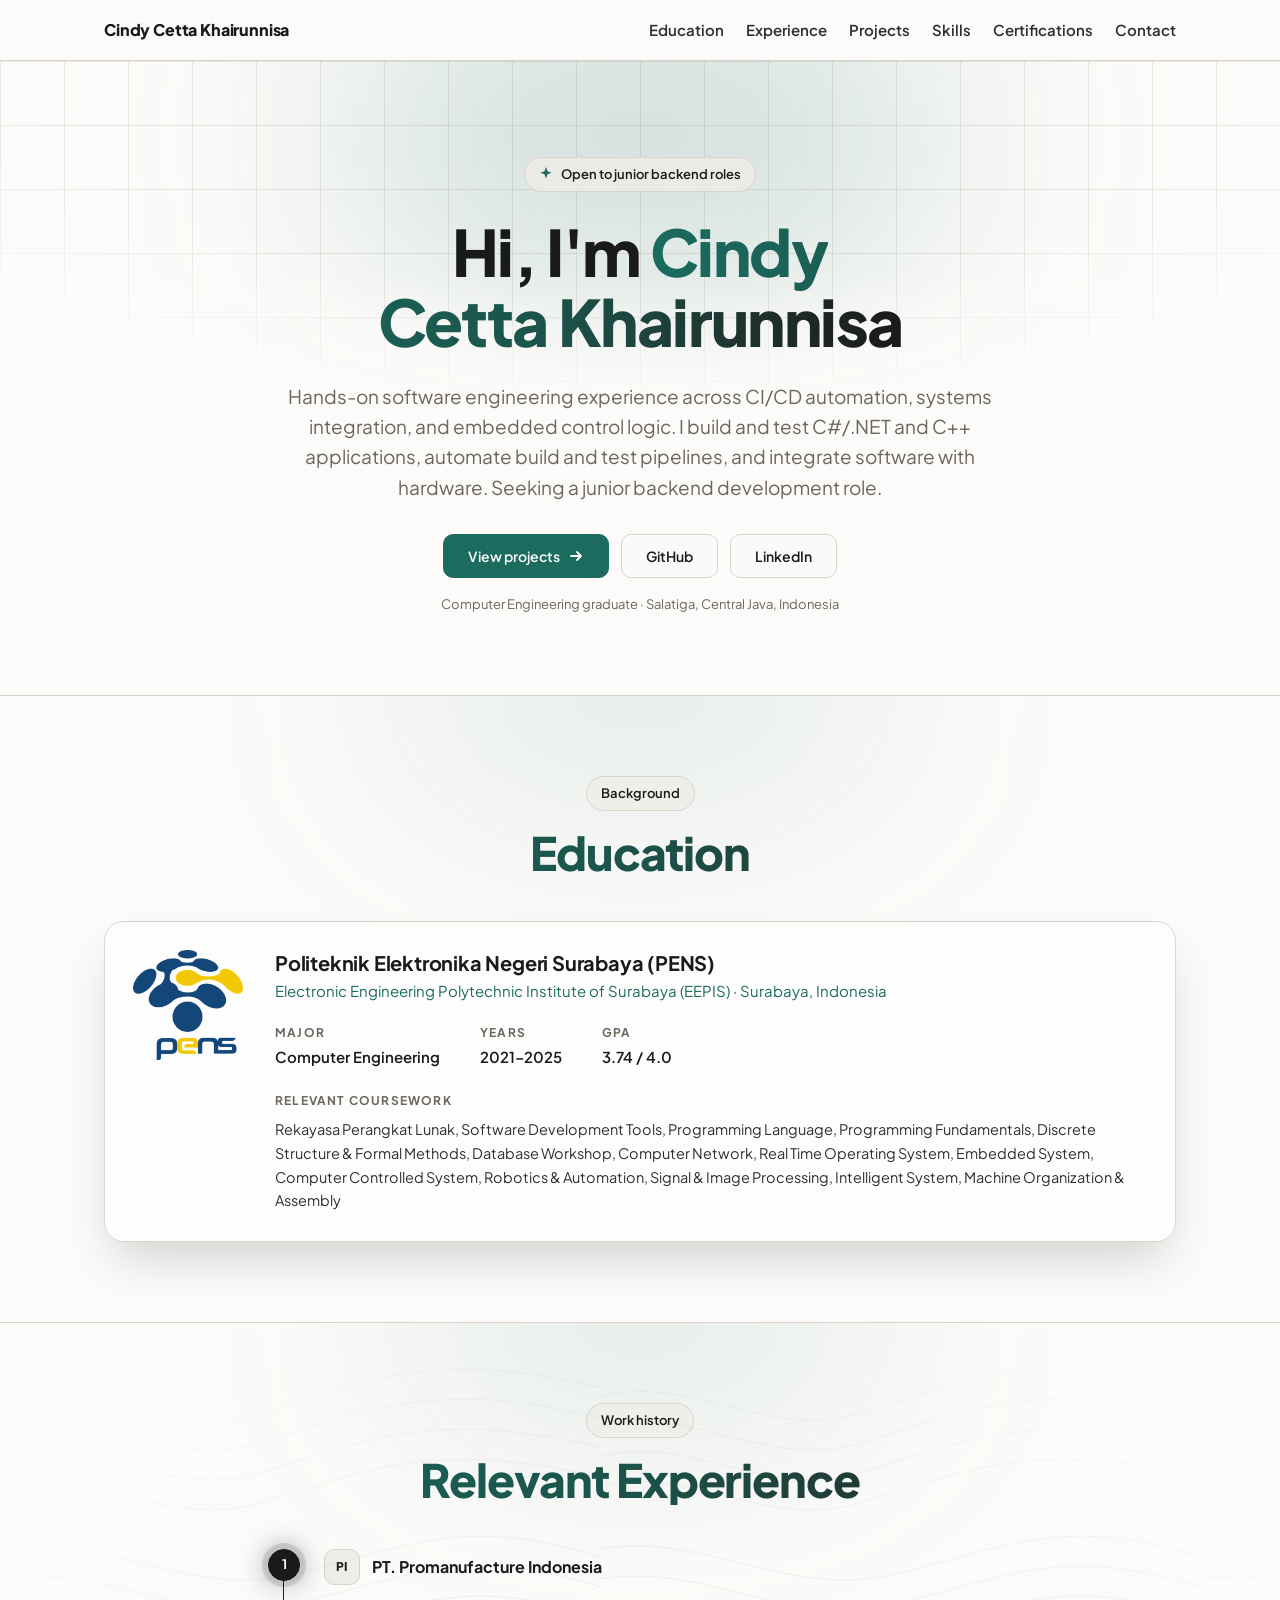
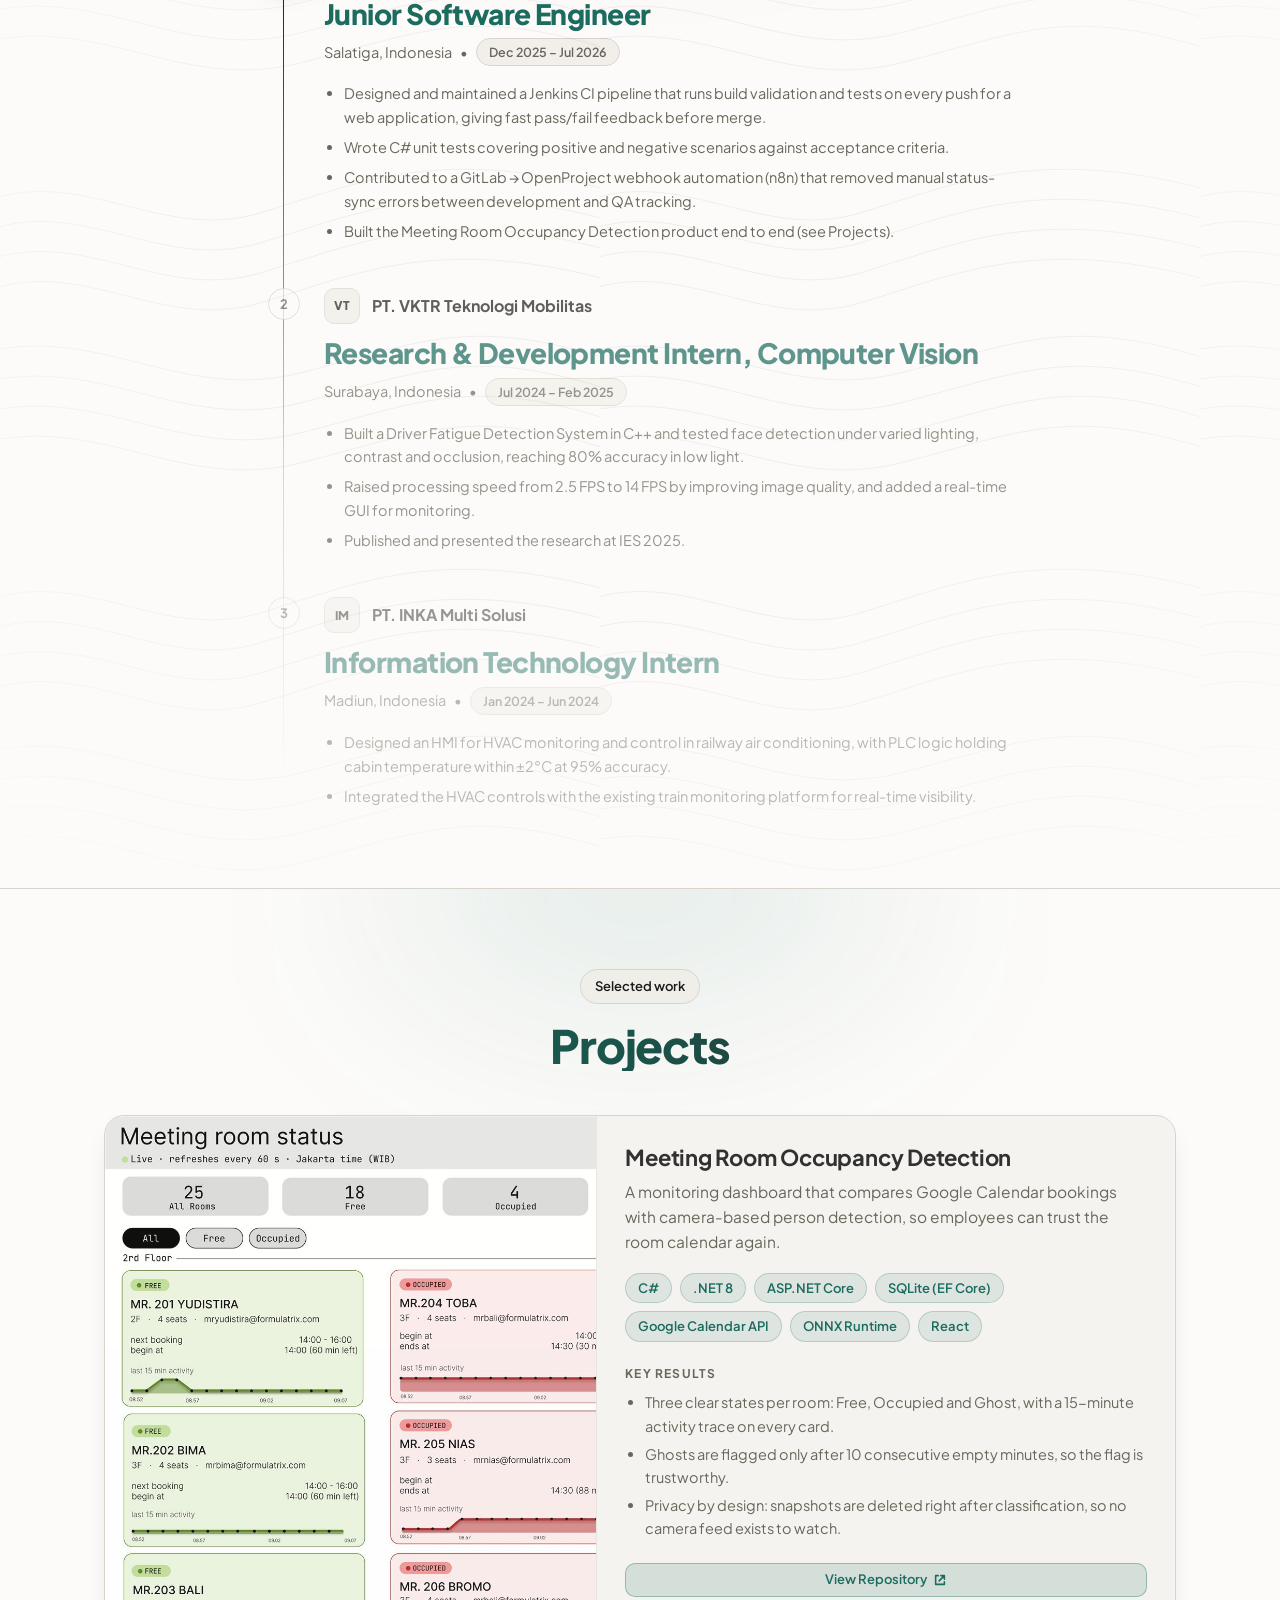
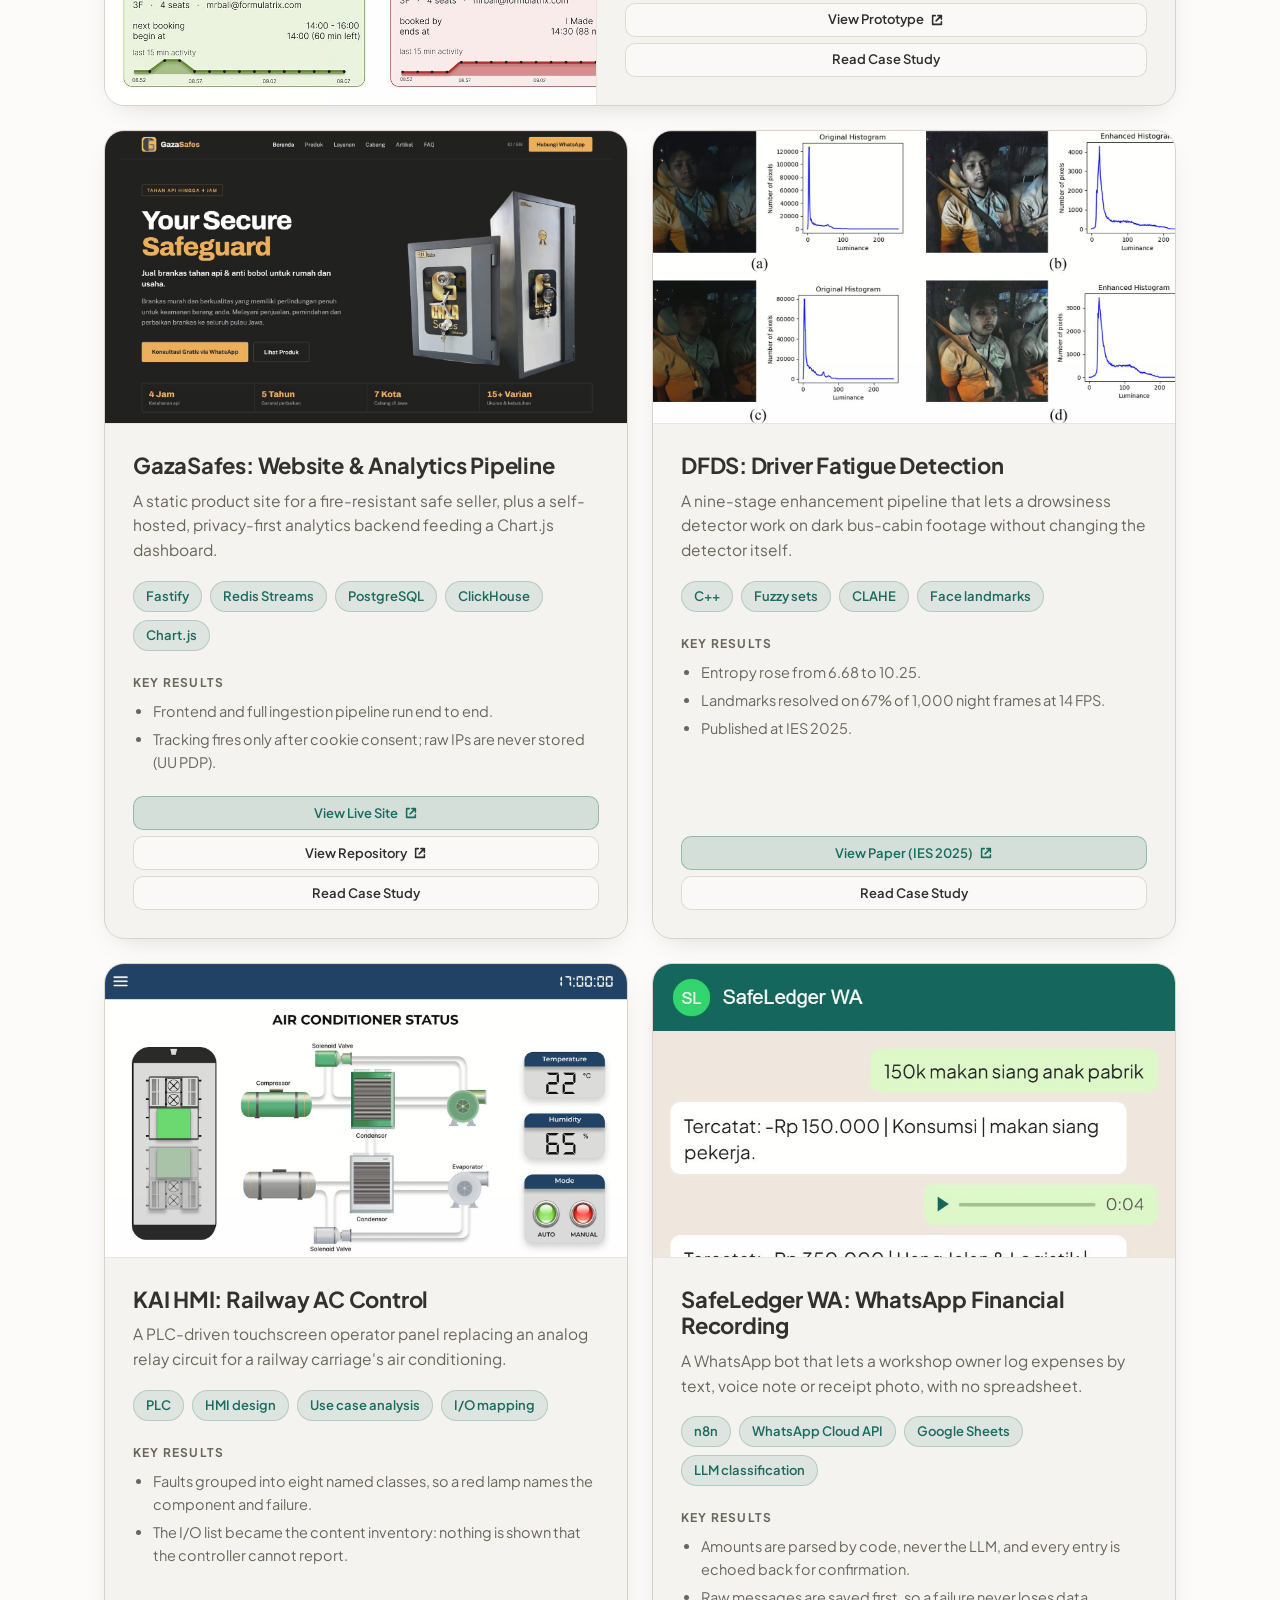
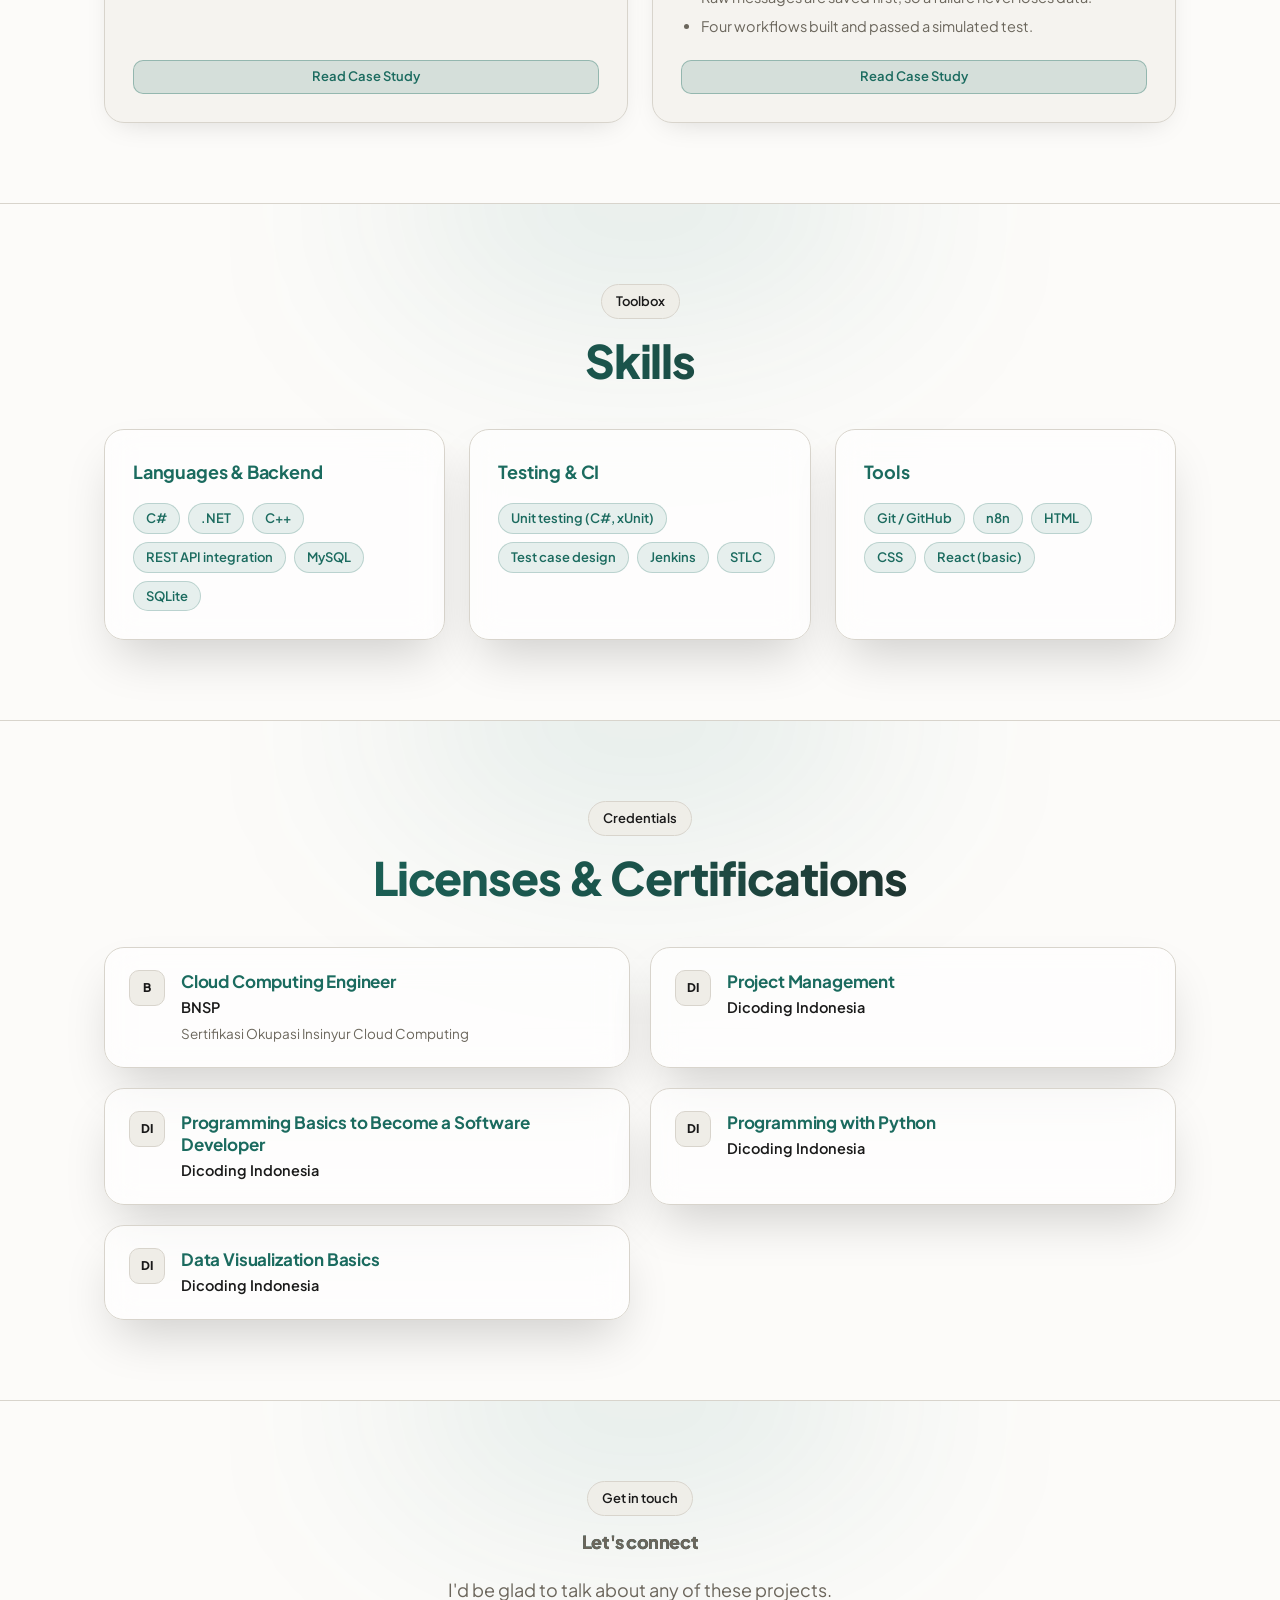
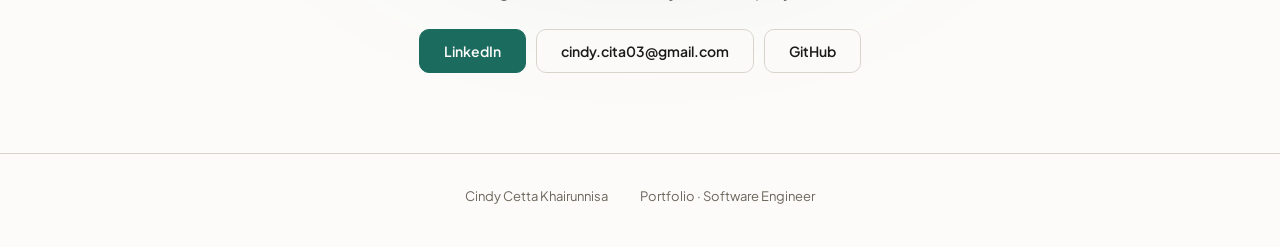
==== index.html @ 5737d680 "Add portfolio site" ====
<!DOCTYPE html>
<html lang="en">
<head>
<meta charset="utf-8">
<meta name="viewport" content="width=device-width, initial-scale=1">
<title>Cindy Cetta Khairunnisa | Portfolio</title>
<meta name="description" content="Portfolio of Cindy Cetta Khairunnisa, Computer Engineering graduate focused on backend development: CI/CD automation, systems integration and embedded control logic.">
<link rel="preconnect" href="https://fonts.googleapis.com">
<link rel="preconnect" href="https://fonts.gstatic.com" crossorigin>
<link href="https://fonts.googleapis.com/css2?family=Plus+Jakarta+Sans:wght@400;500;600;700;800&display=swap" rel="stylesheet">
<link rel="stylesheet" href="style.css">
</head>
<body>

<header class="nav">
  <div class="wrap">
    <strong>Cindy Cetta Khairunnisa</strong>
    <nav aria-label="Main">
      <ul>
        <li><a href="#education">Education</a></li>
        <li><a href="#experience">Experience</a></li>
        <li><a href="#projects">Projects</a></li>
        <li><a href="#skills">Skills</a></li>
        <li><a href="#certifications">Certifications</a></li>
        <li><a href="#contact">Contact</a></li>
      </ul>
    </nav>
  </div>
</header>

<main>
  <div class="hero2">
    <div class="hero2-bg" aria-hidden="true"></div>
    <div class="hero2-in">
      <span class="h2-badge"><svg viewBox="0 0 16 16" width="14" height="14" fill="currentColor" aria-hidden="true"><path d="M8 0l1.7 4.8L14.5 6.5 9.7 8.2 8 13l-1.7-4.8L1.5 6.5l4.8-1.7z"/></svg>Open to junior backend roles</span>
      <h1>Hi, I'm <span class="grad">Cindy Cetta Khairunnisa</span></h1>
      <p class="h2-sub">Hands-on software engineering experience across CI/CD automation, systems integration, and embedded control logic. I build and test C#/.NET and C++ applications, automate build and test pipelines, and integrate software with hardware. Seeking a junior backend development role.</p>
      <div class="h2-cta">
        <a class="h2-btn pri" href="#projects">View projects <svg viewBox="0 0 16 16" width="16" height="16" fill="none" stroke="currentColor" stroke-width="1.8" stroke-linecap="round" stroke-linejoin="round" aria-hidden="true"><path d="M3 8h10M9 4l4 4-4 4"/></svg></a>
        <a class="h2-btn" href="https://github.com/cynd2" target="_blank" rel="noopener">GitHub</a>
        <a class="h2-btn" href="https://linkedin.com/in/cindy-cetta-90a694287" target="_blank" rel="noopener">LinkedIn</a>
      </div>
      <p class="h2-note">Computer Engineering graduate &middot; Salatiga, Central Java, Indonesia</p>
    </div>
  </div>

  <section id="education">
    <div class="wrap">
      <h2>Background</h2>
      <p class="section-title">Education</p>
      <div class="edu-card">
        <img class="edu-logo" src="img/pens-logo.png" alt="Politeknik Elektronika Negeri Surabaya (PENS) logo" width="192" height="192">
        <div class="edu-body">
          <h3>Politeknik Elektronika Negeri Surabaya (PENS)</h3>
          <p class="edu-sub">Electronic Engineering Polytechnic Institute of Surabaya (EEPIS) &middot; Surabaya, Indonesia</p>
          <dl class="edu-meta">
            <div><dt>MAJOR</dt><dd>Computer Engineering</dd></div>
            <div><dt>YEARS</dt><dd>2021&ndash;2025</dd></div>
            <div><dt>GPA</dt><dd>3.74 / 4.0</dd></div>
          </dl>
          <p class="edu-label">RELEVANT COURSEWORK</p>
          <p class="edu-courses">Rekayasa Perangkat Lunak, Software Development Tools, Programming Language, Programming Fundamentals, Discrete Structure &amp; Formal Methods, Database Workshop, Computer Network, Real Time Operating System, Embedded System, Computer Controlled System, Robotics &amp; Automation, Signal &amp; Image Processing, Intelligent System, Machine Organization &amp; Assembly</p>
        </div>
      </div>
    </div>
  </section>

  <section id="experience" class="topo">
    <div class="wrap">
      <h2>Work history</h2>
      <p class="section-title">Relevant Experience</p>
      <div class="timeline">
        <article class="tl-item">
          <span class="tl-node" aria-hidden="true">1</span>
          <div class="tl-body">
            <div class="tl-org"><span class="tl-logo" aria-hidden="true">PI</span><span>PT. Promanufacture Indonesia</span></div>
            <h3>Junior Software Engineer</h3>
            <p class="tl-meta">Salatiga, Indonesia <span class="tl-dot">&bull;</span> <span class="tl-pill">Dec 2025 &ndash; Jul 2026</span></p>
            <ul>
            <li>Designed and maintained a Jenkins CI pipeline that runs build validation and tests on every push for a web application, giving fast pass/fail feedback before merge.</li>
            <li>Wrote C# unit tests covering positive and negative scenarios against acceptance criteria.</li>
            <li>Contributed to a GitLab &rarr; OpenProject webhook automation (n8n) that removed manual status-sync errors between development and QA tracking.</li>
            <li>Built the Meeting Room Occupancy Detection product end to end (see Projects).</li>
          </ul>
          </div>
        </article>
        <article class="tl-item">
          <span class="tl-node" aria-hidden="true">2</span>
          <div class="tl-body">
            <div class="tl-org"><span class="tl-logo" aria-hidden="true">VT</span><span>PT. VKTR Teknologi Mobilitas</span></div>
            <h3>Research &amp; Development Intern, Computer Vision</h3>
            <p class="tl-meta">Surabaya, Indonesia <span class="tl-dot">&bull;</span> <span class="tl-pill">Jul 2024 &ndash; Feb 2025</span></p>
            <ul>
            <li>Built a Driver Fatigue Detection System in C++ and tested face detection under varied lighting, contrast and occlusion, reaching 80% accuracy in low light.</li>
            <li>Raised processing speed from 2.5 FPS to 14 FPS by improving image quality, and added a real-time GUI for monitoring.</li>
            <li>Published and presented the research at IES 2025.</li>
          </ul>
          </div>
        </article>
        <article class="tl-item">
          <span class="tl-node" aria-hidden="true">3</span>
          <div class="tl-body">
            <div class="tl-org"><span class="tl-logo" aria-hidden="true">IM</span><span>PT. INKA Multi Solusi</span></div>
            <h3>Information Technology Intern</h3>
            <p class="tl-meta">Madiun, Indonesia <span class="tl-dot">&bull;</span> <span class="tl-pill">Jan 2024 &ndash; Jun 2024</span></p>
            <ul>
            <li>Designed an HMI for HVAC monitoring and control in railway air conditioning, with PLC logic holding cabin temperature within &plusmn;2&deg;C at 95% accuracy.</li>
            <li>Integrated the HVAC controls with the existing train monitoring platform for real-time visibility.</li>
          </ul>
          </div>
        </article>
      </div>
    </div>
  </section>

  <section id="projects">
    <div class="wrap">
      <h2>Selected work</h2>
      <p class="section-title">Projects</p>
      <div class="bento">
        <article class="pcard feat" id="meeting-room">
          <img class="pcard-img" src="img/occ-overview.jpg" alt="Occupancy dashboard showing meeting rooms as Free, Occupied or Ghost" loading="lazy">
          <div class="pcard-body">
            <h3>Meeting Room Occupancy Detection</h3>
            <p class="pcard-sum">A monitoring dashboard that compares Google Calendar bookings with camera-based person detection, so employees can trust the room calendar again.</p>
            <ul class="ptags"><li>C#</li><li>.NET 8</li><li>ASP.NET Core</li><li>SQLite (EF Core)</li><li>Google Calendar API</li><li>ONNX Runtime</li><li>React</li></ul>
            <p class="pcard-k">Key Results</p>
            <ul class="pres"><li>Three clear states per room: Free, Occupied and Ghost, with a 15-minute activity trace on every card.</li><li>Ghosts are flagged only after 10 consecutive empty minutes, so the flag is trustworthy.</li><li>Privacy by design: snapshots are deleted right after classification, so no camera feed exists to watch.</li></ul>
            <div class="pbtns"><a class="btn" href="https://github.com/cynd2/meetingroom-occupancy" target="_blank" rel="noopener">View Repository<svg viewBox="0 0 16 16" width="14" height="14" fill="none" stroke="currentColor" stroke-width="1.8" stroke-linecap="round" stroke-linejoin="round" aria-hidden="true"><path d="M6 3H3v10h10v-3M9 3h4v4M13 3L7 9"/></svg></a><a class="btn" href="https://www.figma.com/proto/VTDtxxxeZedE5S0acYRmar/Meeting-Room-Dashboard?node-id=3-415&amp;scaling=scale-down&amp;content-scaling=fixed&amp;page-id=0%3A1&amp;starting-point-node-id=3%3A415&amp;show-proto-sidebar=1" target="_blank" rel="noopener">View Prototype<svg viewBox="0 0 16 16" width="14" height="14" fill="none" stroke="currentColor" stroke-width="1.8" stroke-linecap="round" stroke-linejoin="round" aria-hidden="true"><path d="M6 3H3v10h10v-3M9 3h4v4M13 3L7 9"/></svg></a><a class="btn" href="meeting-room.html">Read Case Study</a></div>
          </div>
        </article>
        <article class="pcard" id="gazasafes">
          <img class="pcard-img" src="img/gaza-home.jpg" alt="GazaSafes homepage hero" loading="lazy">
          <div class="pcard-body">
            <h3>GazaSafes: Website &amp; Analytics Pipeline</h3>
            <p class="pcard-sum">A static product site for a fire-resistant safe seller, plus a self-hosted, privacy-first analytics backend feeding a Chart.js dashboard.</p>
            <ul class="ptags"><li>Fastify</li><li>Redis Streams</li><li>PostgreSQL</li><li>ClickHouse</li><li>Chart.js</li></ul>
            <p class="pcard-k">Key Results</p>
            <ul class="pres"><li>Frontend and full ingestion pipeline run end to end.</li><li>Tracking fires only after cookie consent; raw IPs are never stored (UU PDP).</li></ul>
            <div class="pbtns"><a class="btn" href="https://gazasafes.com" target="_blank" rel="noopener">View Live Site<svg viewBox="0 0 16 16" width="14" height="14" fill="none" stroke="currentColor" stroke-width="1.8" stroke-linecap="round" stroke-linejoin="round" aria-hidden="true"><path d="M6 3H3v10h10v-3M9 3h4v4M13 3L7 9"/></svg></a><a class="btn" href="https://github.com/cynd2/gazasafes_website-v2" target="_blank" rel="noopener">View Repository<svg viewBox="0 0 16 16" width="14" height="14" fill="none" stroke="currentColor" stroke-width="1.8" stroke-linecap="round" stroke-linejoin="round" aria-hidden="true"><path d="M6 3H3v10h10v-3M9 3h4v4M13 3L7 9"/></svg></a><a class="btn" href="gazasafes.html">Read Case Study</a></div>
          </div>
        </article>
        <article class="pcard" id="dfds">
          <img class="pcard-img" src="img/dfds-histograms.jpg" alt="Night frames before and after enhancement, with histograms" loading="lazy">
          <div class="pcard-body">
            <h3>DFDS: Driver Fatigue Detection</h3>
            <p class="pcard-sum">A nine-stage enhancement pipeline that lets a drowsiness detector work on dark bus-cabin footage without changing the detector itself.</p>
            <ul class="ptags"><li>C++</li><li>Fuzzy sets</li><li>CLAHE</li><li>Face landmarks</li></ul>
            <p class="pcard-k">Key Results</p>
            <ul class="pres"><li>Entropy rose from 6.68 to 10.25.</li><li>Landmarks resolved on 67% of 1,000 night frames at 14 FPS.</li><li>Published at IES 2025.</li></ul>
            <div class="pbtns"><a class="btn" href="https://ieeexplore.ieee.org/document/11161450" target="_blank" rel="noopener">View Paper (IES 2025)<svg viewBox="0 0 16 16" width="14" height="14" fill="none" stroke="currentColor" stroke-width="1.8" stroke-linecap="round" stroke-linejoin="round" aria-hidden="true"><path d="M6 3H3v10h10v-3M9 3h4v4M13 3L7 9"/></svg></a><a class="btn" href="dfds.html">Read Case Study</a></div>
          </div>
        </article>
        <article class="pcard" id="kai-hmi">
          <img class="pcard-img" src="img/kai-hmi-homepage.jpg" alt="Full cooling-mode homepage of the railway AC HMI" loading="lazy">
          <div class="pcard-body">
            <h3>KAI HMI: Railway AC Control</h3>
            <p class="pcard-sum">A PLC-driven touchscreen operator panel replacing an analog relay circuit for a railway carriage's air conditioning.</p>
            <ul class="ptags"><li>PLC</li><li>HMI design</li><li>Use case analysis</li><li>I/O mapping</li></ul>
            <p class="pcard-k">Key Results</p>
            <ul class="pres"><li>Faults grouped into eight named classes, so a red lamp names the component and failure.</li><li>The I/O list became the content inventory: nothing is shown that the controller cannot report.</li></ul>
            <div class="pbtns"><a class="btn" href="kai-hmi.html">Read Case Study</a></div>
          </div>
        </article>
        <article class="pcard" id="safeledger">
          <img class="pcard-img" src="img/safeledger-chat.jpg" alt="WhatsApp chat recording a transaction" loading="lazy">
          <div class="pcard-body">
            <h3>SafeLedger WA: WhatsApp Financial Recording</h3>
            <p class="pcard-sum">A WhatsApp bot that lets a workshop owner log expenses by text, voice note or receipt photo, with no spreadsheet.</p>
            <ul class="ptags"><li>n8n</li><li>WhatsApp Cloud API</li><li>Google Sheets</li><li>LLM classification</li></ul>
            <p class="pcard-k">Key Results</p>
            <ul class="pres"><li>Amounts are parsed by code, never the LLM, and every entry is echoed back for confirmation.</li><li>Raw messages are saved first, so a failure never loses data.</li><li>Four workflows built and passed a simulated test.</li></ul>
            <div class="pbtns"><a class="btn" href="safeledger.html">Read Case Study</a></div>
          </div>
        </article>
      </div>
    </div>
  </section>

  <section id="skills">
    <div class="wrap">
      <h2>Toolbox</h2>
      <p class="section-title">Skills</p>
      <div class="skills-grid">
        <div class="skill-card">
          <h3>Languages &amp; Backend</h3>
          <ul class="ptags"><li>C#</li><li>.NET</li><li>C++</li><li>REST API integration</li><li>MySQL</li><li>SQLite</li></ul>
        </div>
        <div class="skill-card">
          <h3>Testing &amp; CI</h3>
          <ul class="ptags"><li>Unit testing (C#, xUnit)</li><li>Test case design</li><li>Jenkins</li><li>STLC</li></ul>
        </div>
        <div class="skill-card">
          <h3>Tools</h3>
          <ul class="ptags"><li>Git / GitHub</li><li>n8n</li><li>HTML</li><li>CSS</li><li>React (basic)</li></ul>
        </div>
      </div>
    </div>
  </section>

  <section id="certifications">
    <div class="wrap">
      <h2>Credentials</h2>
      <p class="section-title">Licenses &amp; Certifications</p>
      <div class="cert-grid">
        <div class="cert-card">
          <span class="tl-logo" aria-hidden="true">B</span>
          <div>
            <h3>Cloud Computing Engineer</h3>
            <p class="cert-org">BNSP</p>
            <p class="cert-note">Sertifikasi Okupasi Insinyur Cloud Computing</p>
          </div>
        </div>
        <div class="cert-card">
          <span class="tl-logo" aria-hidden="true">DI</span>
          <div>
            <h3>Project Management</h3>
            <p class="cert-org">Dicoding Indonesia</p>
          </div>
        </div>
        <div class="cert-card">
          <span class="tl-logo" aria-hidden="true">DI</span>
          <div>
            <h3>Programming Basics to Become a Software Developer</h3>
            <p class="cert-org">Dicoding Indonesia</p>
          </div>
        </div>
        <div class="cert-card">
          <span class="tl-logo" aria-hidden="true">DI</span>
          <div>
            <h3>Programming with Python</h3>
            <p class="cert-org">Dicoding Indonesia</p>
          </div>
        </div>
        <div class="cert-card">
          <span class="tl-logo" aria-hidden="true">DI</span>
          <div>
            <h3>Data Visualization Basics</h3>
            <p class="cert-org">Dicoding Indonesia</p>
          </div>
        </div>
      </div>
    </div>
  </section>

  <section id="contact">
    <div class="wrap contact">
      <h2>Get in touch</h2>
      <p class="section-title">Let's connect</p>
      <p>I'd be glad to talk about any of these projects.</p>
      <ul class="chips">
        <li><a class="primary" href="https://linkedin.com/in/cindy-cetta-90a694287" target="_blank" rel="noopener">LinkedIn</a></li>
        <li><a href="mailto:cindy.cita03@gmail.com">cindy.cita03@gmail.com</a></li>
        <li><a href="https://github.com/cynd2" target="_blank" rel="noopener">GitHub</a></li>
      </ul>
    </div>
  </section>
</main>

<footer>
  <div class="wrap">
    <span>Cindy Cetta Khairunnisa</span>
    <span>Portfolio &middot; Software Engineer</span>
  </div>
</footer>

</body>
</html>
---- style.css ----
:root {
  --bg: #fcfbf9;
  --ink: #1a1a1a;
  --ink-2: #2e2e2e;
  --muted: #6b665c;
  --line: #d8d4cc;
  --card: #ffffff;
  --soft: #efede7;
  --accent: #1b6b5f;
  --link: #1a5fd1;
}
@media (prefers-color-scheme: dark) {
  :root {
    --bg: #151412;
    --ink: #f3f1ec;
    --ink-2: #d9d6cf;
    --muted: #a39e92;
    --line: #35322d;
    --card: #1f1d1a;
    --soft: #23211e;
    --accent: #4fb5a3;
    --link: #7fb0ff;
  }
}
* { box-sizing: border-box; }
html { scroll-behavior: smooth; }
body {
  margin: 0;
  background: var(--bg);
  color: var(--ink);
  font-family: "Plus Jakarta Sans", system-ui, -apple-system, "Segoe UI", sans-serif;
  line-height: 1.6;
  -webkit-font-smoothing: antialiased;
}
a { color: var(--link); text-underline-offset: 3px; }
img { max-width: 100%; display: block; }
.wrap { max-width: 1120px; margin: 0 auto; padding: 0 24px; }

/* header */
.nav {
  position: sticky; top: 0; z-index: 10;
  background: color-mix(in srgb, var(--bg) 88%, transparent);
  backdrop-filter: blur(10px);
  border-bottom: 1px solid var(--line);
}
.nav .wrap { display: flex; align-items: center; justify-content: space-between; height: 60px; }
.nav strong { font-weight: 800; letter-spacing: -.01em; }
.nav ul { list-style: none; display: flex; gap: 22px; margin: 0; padding: 0; font-size: 15px; font-weight: 600; }
.nav a { color: var(--ink-2); text-decoration: none; }
.nav a:hover { color: var(--accent); }

/* hero */
.hero { padding: 72px 0 56px; }
.hero .wrap { display: grid; grid-template-columns: 340px 1fr; gap: 56px; align-items: center; }
.hero img { width: 100%; height: auto; aspect-ratio: 3 / 4; object-fit: cover; object-position: 50% 38%; border-radius: 16px; background: #1f3b2e; }
.eyebrow { margin: 0 0 14px; font-size: 14px; font-weight: 700; letter-spacing: .12em; color: var(--muted); text-transform: uppercase; }
h1 { margin: 0 0 14px; font-size: clamp(38px, 6vw, 64px); line-height: 1.04; letter-spacing: -.025em; font-weight: 800; }
.tagline { margin: 0 0 26px; font-size: 19px; font-weight: 600; color: var(--accent); }
.hero p.lead { margin: 0 0 28px; font-size: 18px; color: var(--ink-2); max-width: 62ch; }
.chips { display: flex; flex-wrap: wrap; gap: 10px; margin: 0; padding: 0; list-style: none; }
.chips a {
  display: inline-block; padding: 10px 18px; border-radius: 999px; font-size: 15px; font-weight: 700;
  border: 1px solid var(--line); background: var(--card); color: var(--ink); text-decoration: none;
}
.chips a.primary { background: var(--ink); color: var(--bg); border-color: var(--ink); }
.chips a:hover { border-color: var(--accent); }

/* sections */
section { padding: 64px 0; border-top: 1px solid var(--line); }
h2 { margin: 0 0 8px; font-size: 14px; font-weight: 700; letter-spacing: .12em; color: var(--muted); text-transform: uppercase; }
.section-title { margin: 0 0 36px; font-size: clamp(26px, 3.4vw, 36px); letter-spacing: -.02em; font-weight: 800; }

/* education */
.edu-card { display: grid; grid-template-columns: 110px 1fr; gap: 32px; align-items: start; padding: 28px; border: 1px solid var(--line); border-radius: 16px; background: var(--card); }
.edu-logo { width: 110px; height: 110px; object-fit: contain; }
.edu-body h3 { margin: 0 0 4px; font-size: 20px; line-height: 1.25; letter-spacing: -.01em; }
.edu-sub { margin: 0 0 20px; font-size: 15px; color: var(--muted); }
.edu-meta { display: flex; flex-wrap: wrap; gap: 14px 40px; margin: 0 0 22px; }
.edu-meta dt { margin: 0 0 2px; font-size: 12px; font-weight: 700; letter-spacing: .1em; color: var(--muted); }
.edu-meta dd { margin: 0; font-size: 15px; font-weight: 600; }
.edu-label { margin: 0; font-size: 12px; font-weight: 700; letter-spacing: .1em; color: var(--muted); }
.edu-courses { margin: 8px 0 0; font-size: 14.5px; line-height: 1.65; color: var(--ink-2); }
.exp-list { display: grid; gap: 20px; }
.exp-item { padding: 28px; border: 1px solid var(--line); border-radius: 16px; background: var(--card); }
.exp-head { display: flex; flex-wrap: wrap; justify-content: space-between; align-items: baseline; gap: 4px 24px; }
.exp-head h3 { margin: 0; font-size: 20px; line-height: 1.25; letter-spacing: -.01em; }
.exp-date { margin: 0; font-size: 14px; font-weight: 600; color: var(--muted); }
.exp-co { margin: 4px 0 14px; font-size: 15px; color: var(--accent); font-weight: 600; }
.exp-item ul { margin: 0; padding-left: 20px; font-size: 15px; line-height: 1.65; color: var(--ink-2); }
.exp-item li + li { margin-top: 6px; }
@media (max-width: 640px) { .exp-item { padding: 24px; } }
@media (max-width: 640px) { .edu-card { grid-template-columns: 1fr; gap: 20px; padding: 24px; } .edu-logo { width: 80px; height: 80px; } }

/* projects (inline showcases) */
.project { padding: 44px 0; border-top: 1px solid var(--line); overflow-x: clip; }
.project:first-of-type { border-top: 0; padding-top: 0; }
.project-head { display: grid; grid-template-columns: 250px 1fr; gap: 40px; }
.project h3 { margin: 0 0 20px; font-size: 28px; line-height: 1.15; letter-spacing: -.01em; }
.meta dt { margin: 0 0 4px; font-size: 13px; font-weight: 700; letter-spacing: .1em; color: var(--muted); }
.meta dd { margin: 0 0 20px; font-size: 17px; color: var(--ink-2); }
.concept { display: grid; grid-template-columns: repeat(3, 1fr); gap: 28px; }
.concept p { margin: 0; font-size: 16px; color: var(--ink-2); }
.tags { display: flex; flex-wrap: wrap; gap: 8px; margin: 24px 0 0; padding: 0; list-style: none; }
.tags li { padding: 5px 12px; border-radius: 999px; background: var(--soft); font-size: 13px; font-weight: 600; color: var(--ink-2); }
.links { display: flex; flex-wrap: wrap; gap: 10px 22px; margin: 22px 0 0; padding: 0; list-style: none; font-size: 15px; font-weight: 600; }

/* layered showcase: positions are % of the original 1920x1080 slide */
.stage { position: relative; container-type: inline-size; margin-top: 36px; margin-bottom: 70px; overflow: hidden; }
#meeting-room .stage { margin-bottom: 0; }
.stage .p { position: absolute; overflow: hidden; }
.stage .p img { display: block; width: 100%; height: 100%; max-width: none; }
.stage .frame { background: #fff; }
.stage .card { background: #fff; border: 1px solid #e4e1da; border-radius: 6px; }
.stage .panel { background: #efede7; border: 1px solid #dcd8ce; border-radius: 12px; }
.stage .detail { border-radius: 14px; z-index: 3; }
.stage .laptop { z-index: 2; }
.stage .badge { display: flex; align-items: center; justify-content: center; background: #1a1a1a; color: #fff; font-weight: 600; white-space: nowrap; overflow: visible; box-shadow: 0 6px 12px rgba(0,0,0,.18); }
.stage .b1 { z-index: 4; border-radius: 10px 10px 3px 10px; }
.stage .b2 { z-index: 3; border-radius: 3px 15px 15px 15px; }
.stage .cap { display: flex; align-items: center; justify-content: center; font-weight: 700; color: #1a1a1a; }
.stage .wf { background: #fff; border: 1px solid #e4e1da; border-radius: 12px; padding: 1.4cqw 1.4cqw; }
.stage .wf .lbl { margin: 0 0 .7cqw; font-weight: 700; letter-spacing: .08em; color: #8a8377; line-height: 1.2; }
.stage .wf .row { display: flex; align-items: center; gap: .55cqw; flex-wrap: nowrap; }
.stage .wf .row.r2 { margin-top: .6cqw; }
.stage .chip { display: inline-block; padding: .5cqw .9cqw; border-radius: 8px; background: #edeae3; color: #1a1a1a; font-weight: 600; white-space: nowrap; }
.stage .chip.dk { background: #1a1a1a; color: #fff; font-weight: 700; }
.stage .arr { color: #b9b2a5; }

@media (max-width: 860px) {
  .project-head { grid-template-columns: 1fr; gap: 20px; }
  .concept { grid-template-columns: 1fr; gap: 16px; }
}

footer { padding: 40px 0 56px; border-top: 1px solid var(--line); color: var(--muted); font-size: 15px; }
footer .wrap { display: flex; flex-wrap: wrap; gap: 8px 32px; justify-content: space-between; }

/* contact */
.contact p { margin: 0 0 24px; font-size: 20px; max-width: 46ch; color: var(--ink-2); }

@media (max-width: 860px) {
  .hero .wrap { grid-template-columns: 1fr; gap: 32px; }
  .hero img { max-width: 320px; }
  .project-head { grid-template-columns: 1fr; gap: 20px; }
  .concept { grid-template-columns: 1fr; gap: 16px; }
  .nav ul { gap: 14px; font-size: 14px; }
}
@media (max-width: 560px) {
  .wrap { padding: 0 16px; }
  .nav ul li:nth-child(n+4) { display: none; }
}

/* projects: bento grid */
.bento { display: grid; grid-template-columns: 1fr 1fr; gap: 24px; }
.pcard { display: flex; flex-direction: column; border: 1px solid var(--line); border-radius: 16px; background: var(--soft); overflow: hidden; }
.pcard-img { display: block; width: 100%; aspect-ratio: 16/9; object-fit: cover; object-position: top; border-bottom: 1px solid var(--line); background: var(--card); }
.pcard-body { display: flex; flex-direction: column; flex: 1; padding: 28px; }
.pcard h3 { margin: 0 0 10px; font-size: 22px; line-height: 1.2; letter-spacing: -.01em; }
.pcard-sum { margin: 0 0 18px; font-size: 15.5px; line-height: 1.6; color: var(--ink-2); }
.ptags { display: flex; flex-wrap: wrap; gap: 8px; margin: 0 0 22px; padding: 0; list-style: none; }
.ptags li { padding: 4px 12px; border-radius: 999px; font-size: 13px; font-weight: 600; background: var(--line); color: var(--ink-2); }
.pcard-k { margin: 0 0 8px; font-size: 12px; font-weight: 700; letter-spacing: .1em; text-transform: uppercase; color: var(--muted); }
.pres { margin: 0 0 18px; padding-left: 20px; font-size: 14.5px; line-height: 1.6; color: var(--ink-2); }
.pres li + li { margin-top: 5px; }
.pbtns { display: flex; flex-direction: column; gap: 6px; margin-top: auto; padding-top: 4px; }
.btn { display: flex; align-items: center; justify-content: center; gap: 6px; padding: 6px 12px; border: 1px solid var(--line); border-radius: 8px; font-size: 13px; font-weight: 700; color: var(--ink); text-decoration: none; background: transparent; }
.btn:hover { border-color: var(--accent); color: var(--accent); }
.pcard.feat { grid-column: 1 / -1; flex-direction: row; }
.pcard.feat .pcard-img { width: 46%; height: auto; aspect-ratio: auto; object-fit: cover; object-position: left top; border-bottom: 0; border-right: 1px solid var(--line); }
.pcard.feat .ptags li { background: #1a5fd1; color: #fff; }
@media (max-width: 860px) {
  .bento { grid-template-columns: 1fr; }
  .pcard.feat { flex-direction: column; }
  .pcard.feat .pcard-img { width: 100%; aspect-ratio: 16/9; border-right: 0; border-bottom: 1px solid var(--line); }
}

/* hero v2 (21st.dev-style, plain CSS port) */
.hero2 { position: relative; overflow: hidden; padding: 96px 0 80px; }
.hero2-bg { position: absolute; inset: 0; z-index: 0; pointer-events: none;
  background-image: linear-gradient(to right, color-mix(in srgb, var(--line) 55%, transparent) 1px, transparent 1px), linear-gradient(to bottom, color-mix(in srgb, var(--line) 55%, transparent) 1px, transparent 1px);
  background-size: 4rem 4rem;
  -webkit-mask-image: radial-gradient(ellipse 70% 55% at 50% 0%, #000 65%, transparent 100%); mask-image: radial-gradient(ellipse 70% 55% at 50% 0%, #000 65%, transparent 100%); }
.hero2-bg::after { content: ""; position: absolute; top: -96px; left: 50%; width: 620px; height: 340px; transform: translateX(-50%); border-radius: 50%; background: color-mix(in srgb, var(--accent) 18%, transparent); filter: blur(110px); }
.hero2-in { position: relative; z-index: 1; max-width: 1120px; margin: 0 auto; padding: 0 24px; display: flex; flex-direction: column; align-items: center; text-align: center; }
.h2-badge { display: inline-flex; align-items: center; gap: 8px; margin-bottom: 24px; padding: 6px 14px; border: 1px solid var(--line); border-radius: 999px; background: color-mix(in srgb, var(--soft) 80%, transparent); backdrop-filter: blur(8px); font-size: 13px; font-weight: 600; }
.h2-badge svg { color: var(--accent); }
.hero2 h1 { max-width: 16ch; margin: 0; font-size: clamp(38px, 6vw, 64px); line-height: 1.1; letter-spacing: -.025em; font-weight: 800; text-wrap: balance; max-width: 18ch; }
.hero2 .grad { background: linear-gradient(90deg, var(--accent), color-mix(in srgb, var(--accent) 70%, var(--ink)), var(--ink)); -webkit-background-clip: text; background-clip: text; color: transparent; }
.h2-sub { max-width: 46rem; margin: 24px 0 0; font-size: clamp(16px, 2vw, 19px); color: var(--muted); text-wrap: pretty; }
.h2-cta { display: flex; flex-wrap: wrap; justify-content: center; gap: 12px; margin-top: 32px; }
.h2-btn { display: inline-flex; align-items: center; justify-content: center; gap: 8px; height: 44px; padding: 0 24px; border: 1px solid var(--line); border-radius: 10px; background: color-mix(in srgb, var(--bg) 80%, transparent); color: var(--ink); font-size: 14px; font-weight: 600; text-decoration: none; transition: background .15s, border-color .15s; }
.h2-btn:hover { border-color: var(--accent); }
.h2-btn.pri { background: var(--accent); border-color: var(--accent); color: var(--bg); }
.h2-btn.pri:hover { filter: brightness(1.1); }
.h2-note { margin: 16px 0 0; font-size: 13px; color: var(--muted); }
.h2-preview { width: 100%; max-width: 420px; margin-top: 48px; }
.h2-frame { padding: 10px; border: 1px solid var(--line); border-radius: 20px; background: color-mix(in srgb, var(--card) 60%, transparent); box-shadow: 0 25px 50px -12px rgba(0,0,0,.25); backdrop-filter: blur(16px); }
.h2-frame img { width: 100%; aspect-ratio: 4 / 3; object-fit: cover; object-position: 50% 30%; border-radius: 12px; border: 1px solid var(--line); }
@media (prefers-reduced-motion: no-preference) {
  .hero2-in > * { animation: h2up .5s cubic-bezier(.22,1,.36,1) both; }
  .hero2-in > *:nth-child(2) { animation-delay: .08s } .hero2-in > *:nth-child(3) { animation-delay: .16s }
  .hero2-in > *:nth-child(4) { animation-delay: .24s } .hero2-in > *:nth-child(5) { animation-delay: .3s } .hero2-in > *:nth-child(6) { animation-delay: .36s }
}
@keyframes h2up { from { opacity: 0; transform: translateY(18px); } }
@media (max-width: 560px) { .hero2 { padding: 56px 0 48px; } .hero2-in { padding: 0 16px; } .h2-btn { width: 100%; } }

/* ===== v2: sections follow the hero style ===== */
section { position: relative; overflow: hidden; padding: 80px 0; }
section::before { content: ""; position: absolute; top: -120px; left: 50%; width: 520px; height: 240px; transform: translateX(-50%); border-radius: 50%; background: color-mix(in srgb, var(--accent) 10%, transparent); filter: blur(100px); pointer-events: none; }
section > .wrap { position: relative; }
section h2 { display: table; margin: 0 auto 16px; padding: 6px 14px; border: 1px solid var(--line); border-radius: 999px; background: color-mix(in srgb, var(--soft) 80%, transparent); backdrop-filter: blur(8px); font-size: 13px; font-weight: 600; letter-spacing: 0; text-transform: none; color: var(--ink); }
.section-title { margin: 0 0 44px; text-align: center; font-size: clamp(30px, 4.4vw, 46px); line-height: 1.1; letter-spacing: -.025em; font-weight: 800; text-wrap: balance;
  background: linear-gradient(90deg, var(--accent), color-mix(in srgb, var(--accent) 70%, var(--ink)), var(--ink)); -webkit-background-clip: text; background-clip: text; color: transparent; }

/* glass cards */
.edu-card, .exp-item, .pcard { border-radius: 20px; border-color: var(--line); background: color-mix(in srgb, var(--card) 60%, transparent); backdrop-filter: blur(16px); box-shadow: 0 25px 50px -12px rgba(0,0,0,.18); }
.pcard { overflow: hidden; }
.pcard-img { border-radius: 0; }
.exp-co, .edu-sub { color: var(--accent); }
.ptags li { background: color-mix(in srgb, var(--accent) 12%, transparent); color: var(--accent); border: 1px solid color-mix(in srgb, var(--accent) 25%, transparent); }
.pcard.feat .ptags li { background: var(--accent); color: var(--bg); border-color: var(--accent); }
.btn { height: 34px; padding: 0 14px; border-radius: 10px; background: color-mix(in srgb, var(--bg) 80%, transparent); font-weight: 600; }
.pbtns .btn:first-child { background: var(--accent); border-color: var(--accent); color: var(--bg); }
.pbtns .btn:first-child:hover { filter: brightness(1.1); color: var(--bg); }

/* contact + footer */
.contact { text-align: center; }
.contact p { margin-left: auto; margin-right: auto; font-size: 18px; color: var(--muted); }
.contact .chips { justify-content: center; }
.contact .chips a { display: inline-flex; align-items: center; height: 44px; padding: 0 24px; border-radius: 10px; font-size: 14px; font-weight: 600; background: color-mix(in srgb, var(--bg) 80%, transparent); }
.contact .chips a.primary { background: var(--accent); border-color: var(--accent); color: var(--bg); }
footer { text-align: center; padding: 32px 0 40px; font-size: 13px; }
footer .wrap { justify-content: center; }

/* ===== v2: experience timeline ===== */
.topo::after { content: ""; position: absolute; inset: 0; z-index: 0; pointer-events: none; opacity: .5;
  background-image: url("data:image/svg+xml;utf8,<svg xmlns='http://www.w3.org/2000/svg' width='600' height='400' viewBox='0 0 600 400' fill='none' stroke='%23888' stroke-opacity='.22' stroke-width='1'><path d='M-20 80C80 40 160 120 260 90S440 20 620 70'/><path d='M-20 110C80 70 160 150 260 120S440 50 620 100'/><path d='M-20 140C80 100 160 180 260 150S440 80 620 130'/><path d='M-20 170C80 130 160 210 260 180S440 110 620 160'/><path d='M-20 230C100 200 180 280 300 250S470 190 620 240'/><path d='M-20 260C100 230 180 310 300 280S470 220 620 270'/><path d='M-20 290C100 260 180 340 300 310S470 250 620 300'/><path d='M-20 320C100 290 180 370 300 340S470 280 620 330'/></svg>");
  background-size: 600px 400px;
  -webkit-mask-image: radial-gradient(ellipse 80% 70% at 50% 50%, #000 40%, transparent 100%); mask-image: radial-gradient(ellipse 80% 70% at 50% 50%, #000 40%, transparent 100%); }
.timeline { position: relative; max-width: 760px; margin: 0 auto; padding-left: 8px; }
.timeline::before { content: ""; position: absolute; left: 23px; top: 24px; bottom: 24px; width: 1px; background: linear-gradient(to bottom, var(--ink), var(--line) 60%, transparent); }
.tl-item { position: relative; display: grid; grid-template-columns: 32px 1fr; gap: 24px; padding-bottom: 44px; }
.tl-item:last-child { padding-bottom: 0; }
.tl-node { position: relative; z-index: 1; display: grid; place-items: center; width: 32px; height: 32px; border-radius: 50%; border: 1px solid var(--line); background: var(--bg); color: var(--muted); font-size: 13px; font-weight: 700; }
.tl-item:first-child .tl-node { background: var(--ink); border-color: var(--ink); color: var(--bg); box-shadow: 0 0 0 6px color-mix(in srgb, var(--ink) 12%, transparent), 0 0 28px color-mix(in srgb, var(--ink) 55%, transparent); }
.tl-org { display: flex; align-items: center; gap: 12px; font-size: 16px; font-weight: 700; }
.tl-logo { display: grid; place-items: center; width: 36px; height: 36px; border-radius: 10px; border: 1px solid var(--line); background: var(--soft); font-size: 12px; font-weight: 800; letter-spacing: .02em; }
.tl-body h3 { color: var(--accent); margin: 12px 0 8px; font-size: clamp(22px, 3vw, 28px); line-height: 1.2; letter-spacing: -.02em; font-weight: 800; }
.tl-meta { display: flex; flex-wrap: wrap; align-items: center; gap: 8px; margin: 0 0 16px; font-size: 14.5px; color: var(--muted); }
.tl-pill { padding: 3px 12px; border: 1px solid var(--line); border-radius: 999px; background: color-mix(in srgb, var(--soft) 80%, transparent); font-size: 12.5px; font-weight: 600; }
.tl-body ul { margin: 0; padding-left: 20px; font-size: 14.5px; line-height: 1.65; color: var(--muted); }
.tl-body li + li { margin-top: 6px; }
/* depth: later entries fade */
.tl-item:nth-child(2) { opacity: .7; }
.tl-item:nth-child(3) { opacity: .45; }
.tl-item:hover { opacity: 1; }
.tl-item { transition: opacity .2s; }
@media (max-width: 560px) { .tl-item { gap: 16px; } .timeline::before { left: 23px; } }

/* ===== v2: skills ===== */
.skills-grid { display: grid; grid-template-columns: repeat(3, 1fr); gap: 24px; }
.skill-card { padding: 28px; border: 1px solid var(--line); border-radius: 20px; background: color-mix(in srgb, var(--card) 60%, transparent); backdrop-filter: blur(16px); box-shadow: 0 25px 50px -12px rgba(0,0,0,.18); }
.skill-card h3 { margin: 0 0 16px; font-size: 18px; letter-spacing: -.01em; color: var(--accent); }
.skill-card .ptags { margin: 0; }
@media (max-width: 860px) { .skills-grid { grid-template-columns: 1fr; } }

/* ===== v2: certifications ===== */
.cert-grid { display: grid; grid-template-columns: repeat(2, 1fr); gap: 20px; }
.cert-card { display: flex; align-items: flex-start; gap: 16px; padding: 22px 24px; border: 1px solid var(--line); border-radius: 20px; background: color-mix(in srgb, var(--card) 60%, transparent); backdrop-filter: blur(16px); box-shadow: 0 25px 50px -12px rgba(0,0,0,.18); }
.cert-card .tl-logo { flex: none; }
.cert-card h3 { margin: 0 0 4px; font-size: 17px; line-height: 1.3; letter-spacing: -.01em; color: var(--accent); }
.cert-org { margin: 0; font-size: 14.5px; font-weight: 600; }
.cert-note { margin: 4px 0 0; font-size: 13.5px; color: var(--muted); }
@media (max-width: 860px) { .cert-grid { grid-template-columns: 1fr; } }

/* ===== v2: softer contrast for Selected work ===== */
.pcard { background: color-mix(in srgb, var(--soft) 55%, var(--bg)); box-shadow: 0 10px 30px -14px rgba(0,0,0,.18); }
.pcard-img { opacity: .94; border-bottom-color: color-mix(in srgb, var(--line) 60%, transparent); }
.pcard.feat .pcard-img { border-right-color: color-mix(in srgb, var(--line) 60%, transparent); }
.pcard h3 { color: color-mix(in srgb, var(--ink) 90%, var(--bg)); }
.pcard-sum, .pres { color: var(--muted); }
.pcard.feat .ptags li, .ptags li { background: color-mix(in srgb, var(--accent) 10%, transparent); color: var(--accent); border-color: color-mix(in srgb, var(--accent) 22%, transparent); }
.pbtns .btn:first-child { background: color-mix(in srgb, var(--accent) 14%, transparent); border-color: color-mix(in srgb, var(--accent) 35%, transparent); color: var(--accent); }
.pbtns .btn:first-child:hover { filter: none; background: color-mix(in srgb, var(--accent) 22%, transparent); color: var(--accent); }
.pbtns .btn { color: var(--ink-2); border-color: color-mix(in srgb, var(--line) 80%, transparent); }
@media (prefers-color-scheme: dark) {
  .pcard-img { filter: brightness(.82) saturate(.92); opacity: 1; }
  .pcard { box-shadow: none; }
}
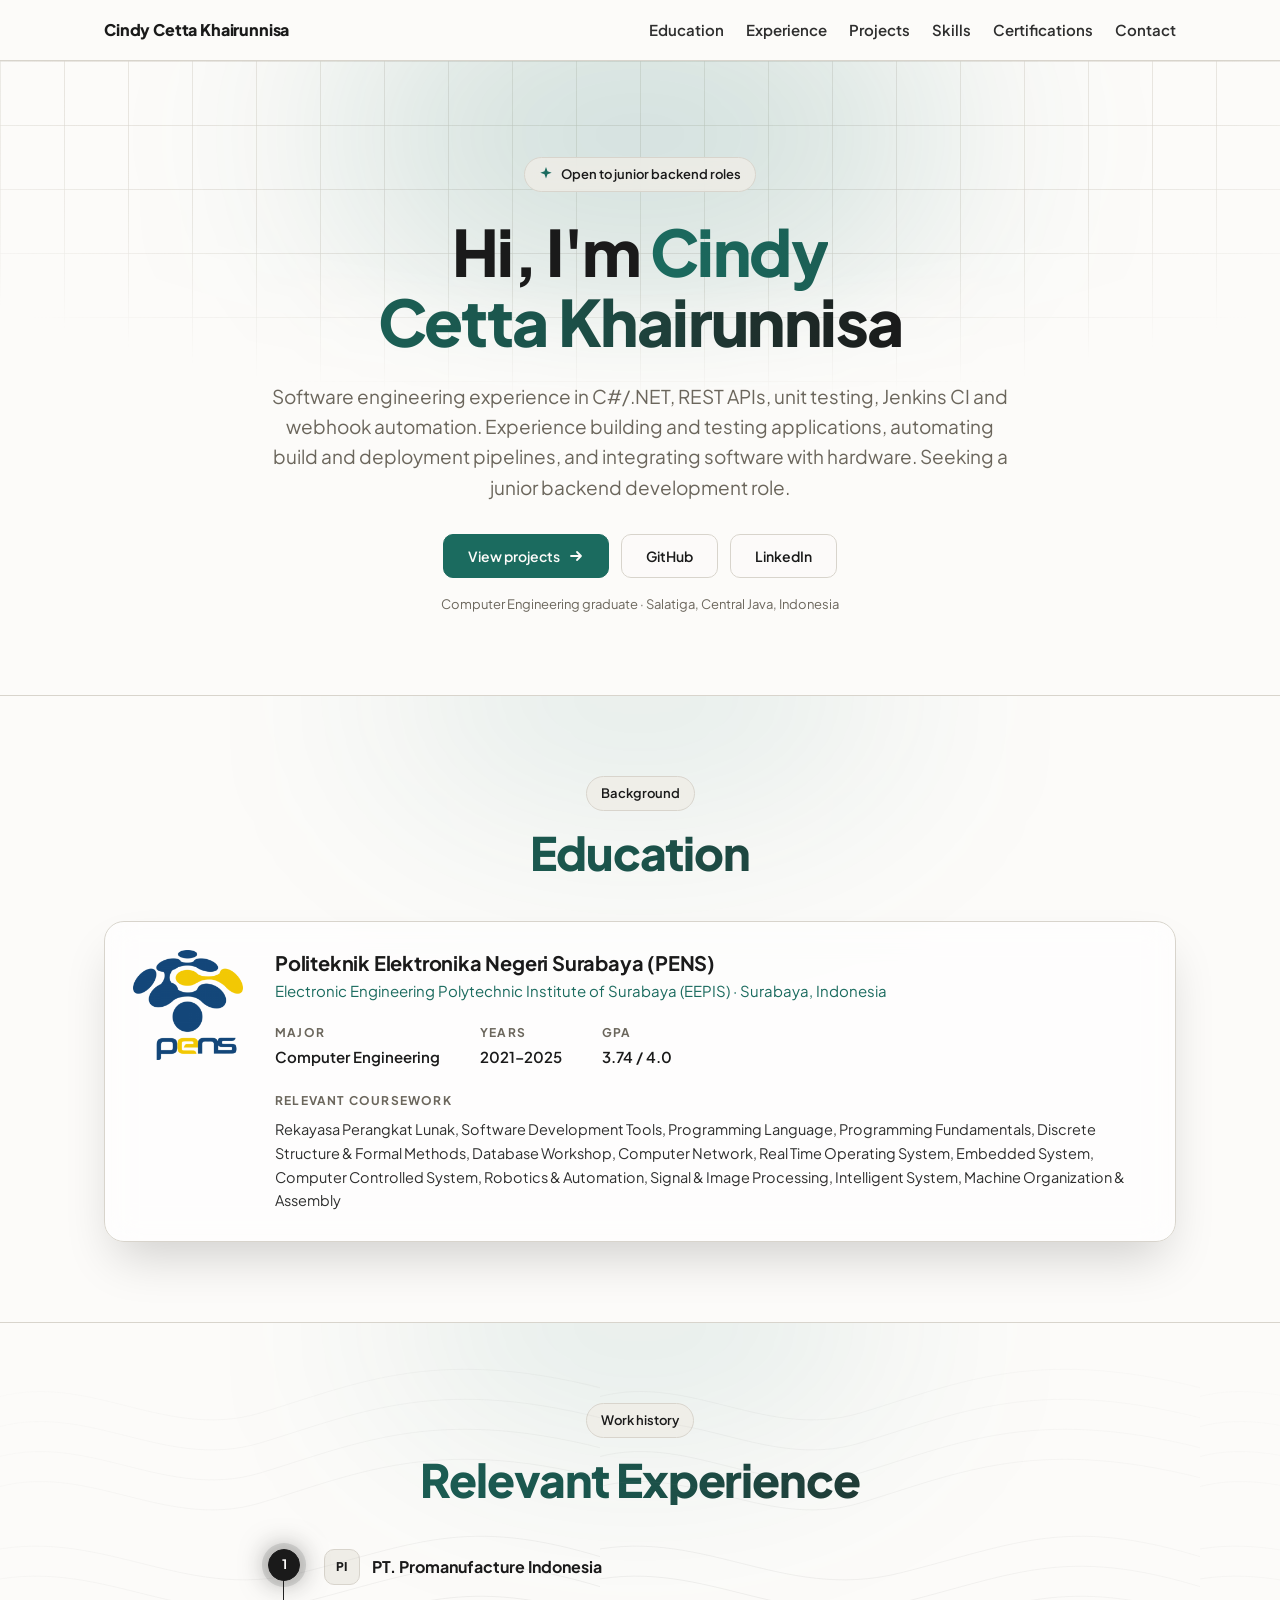
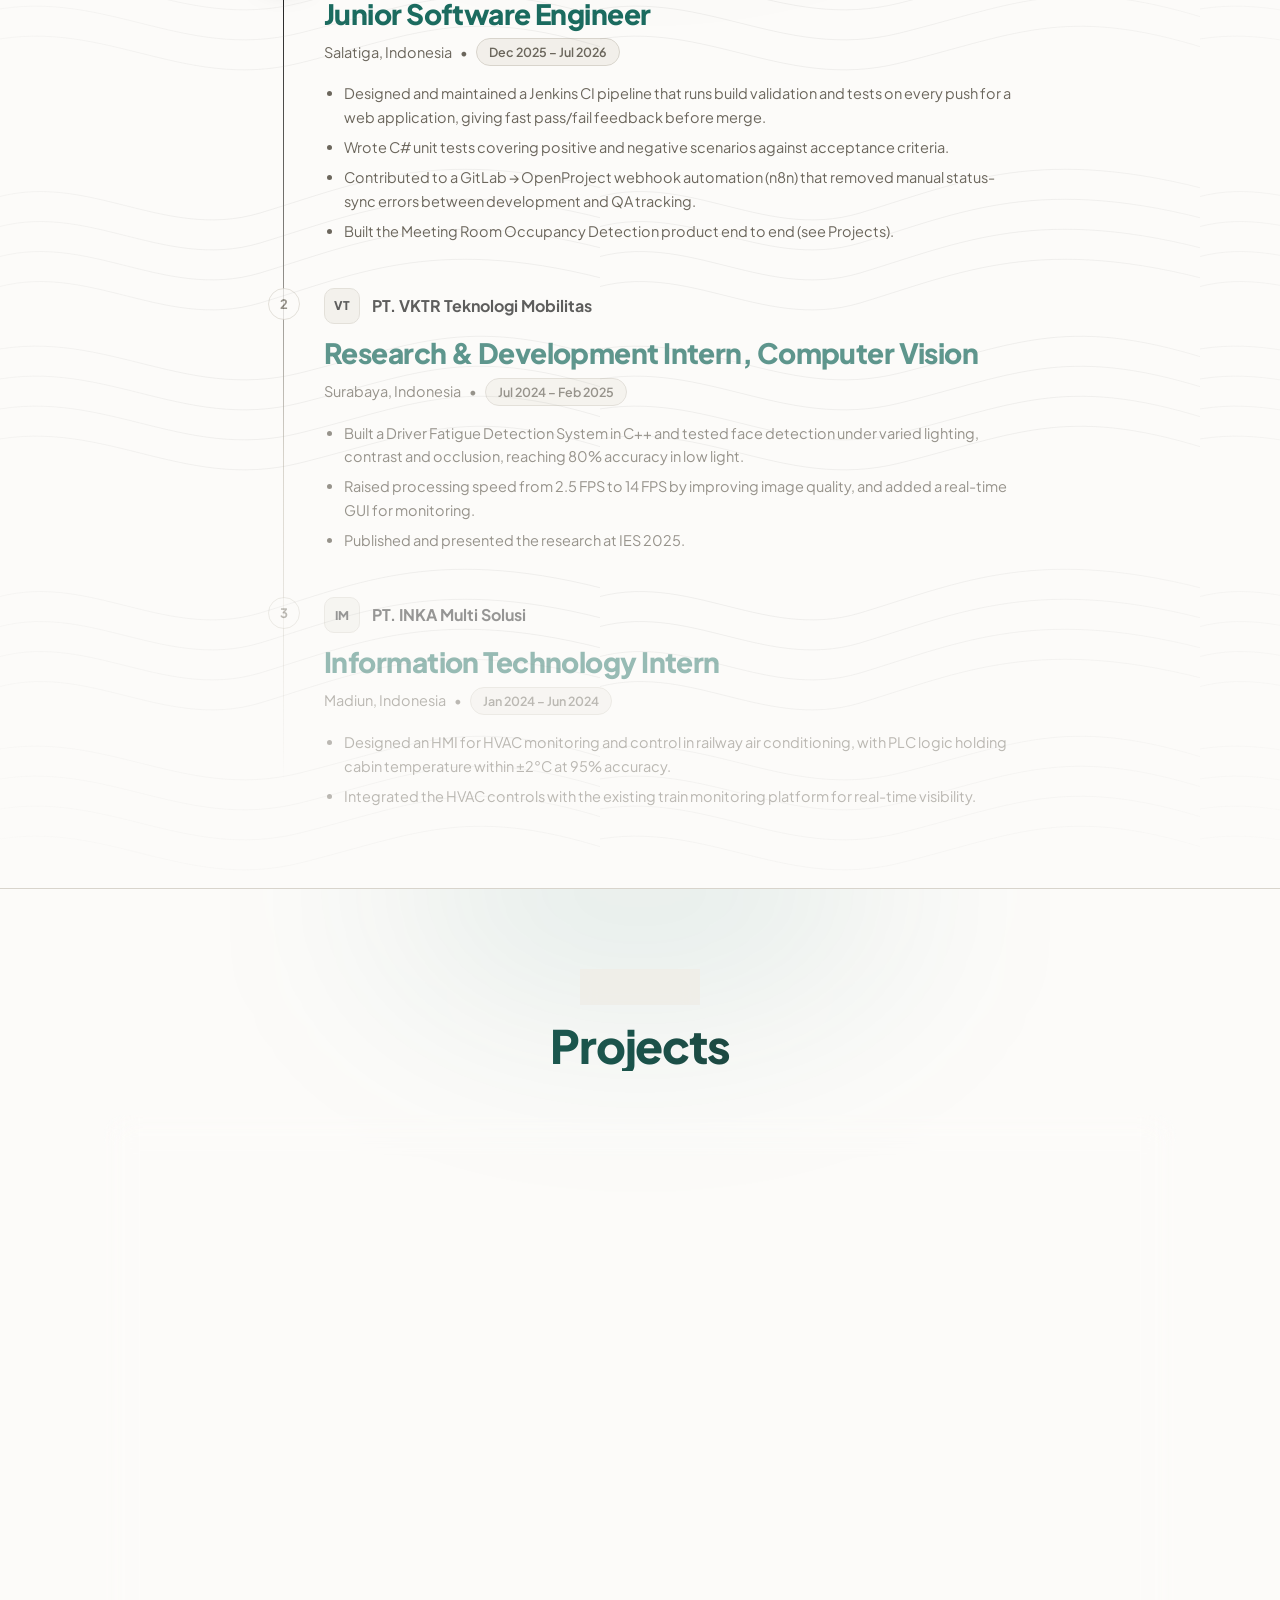
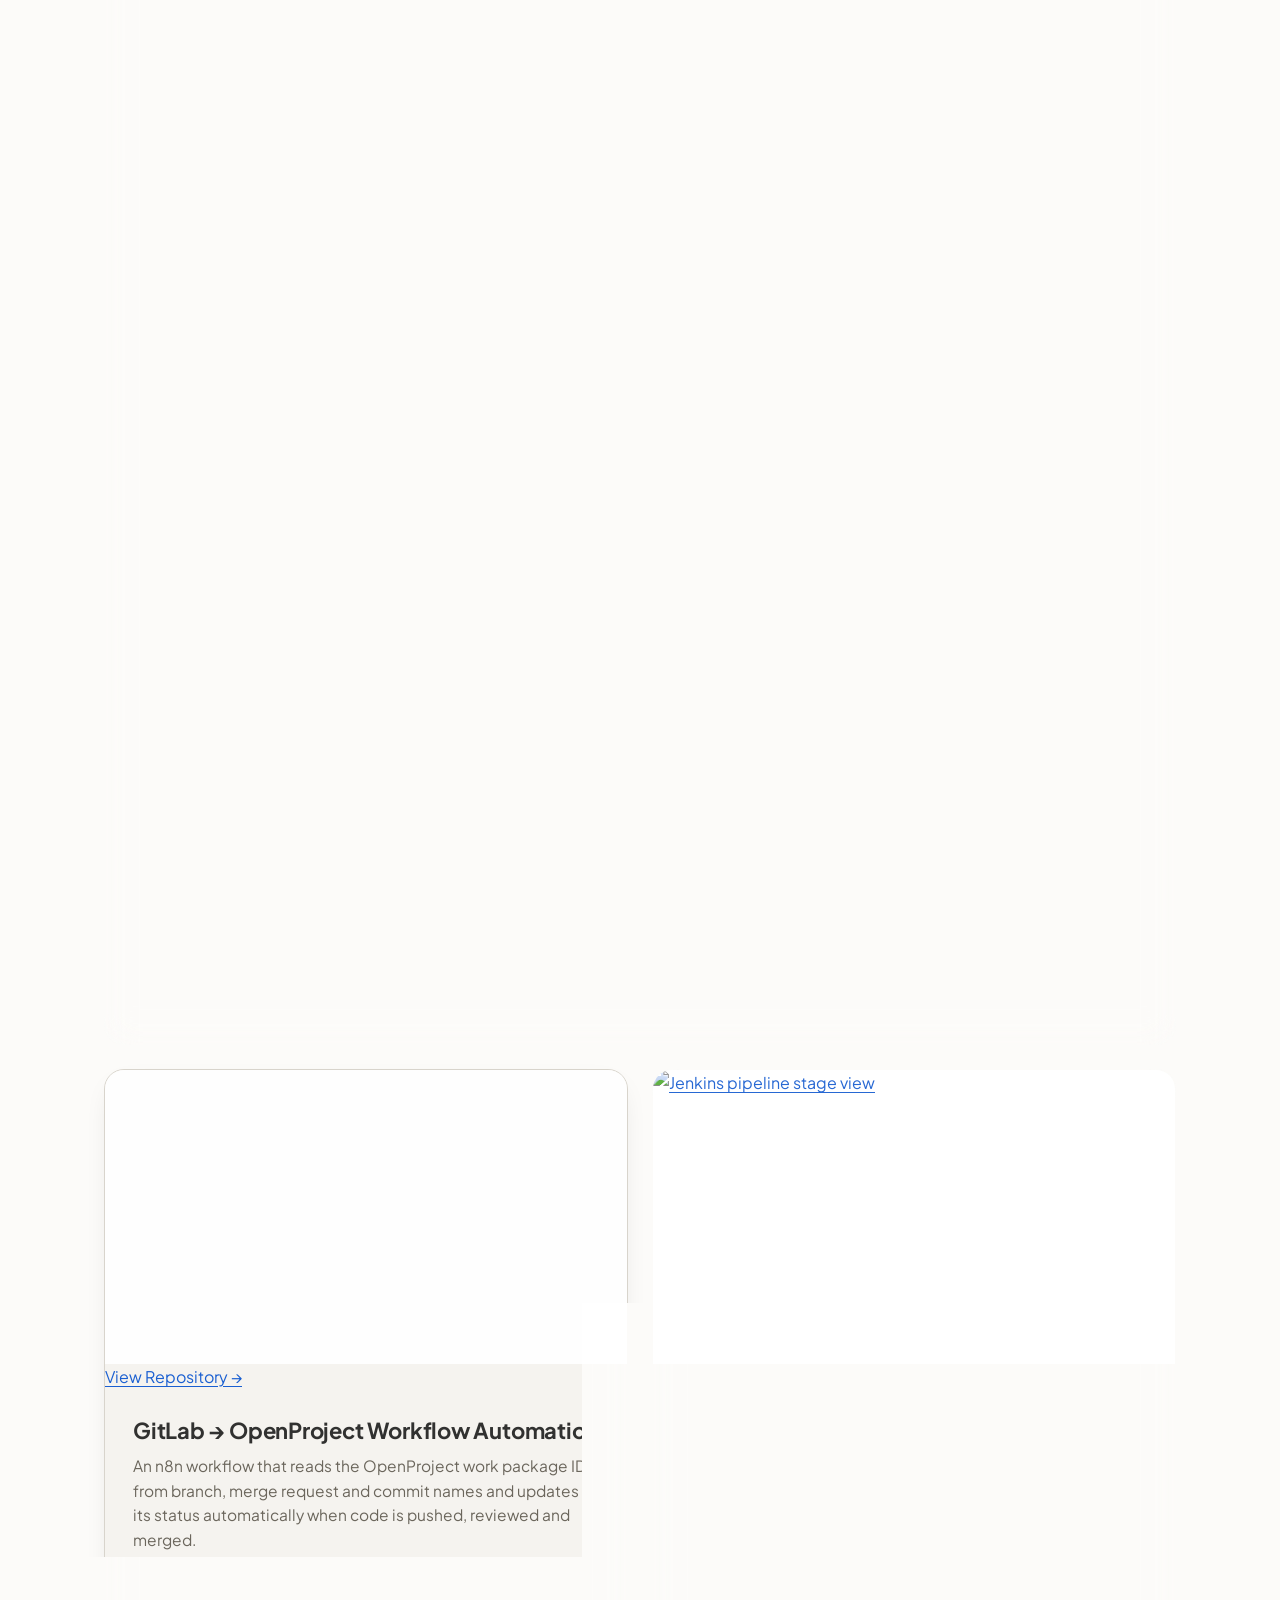
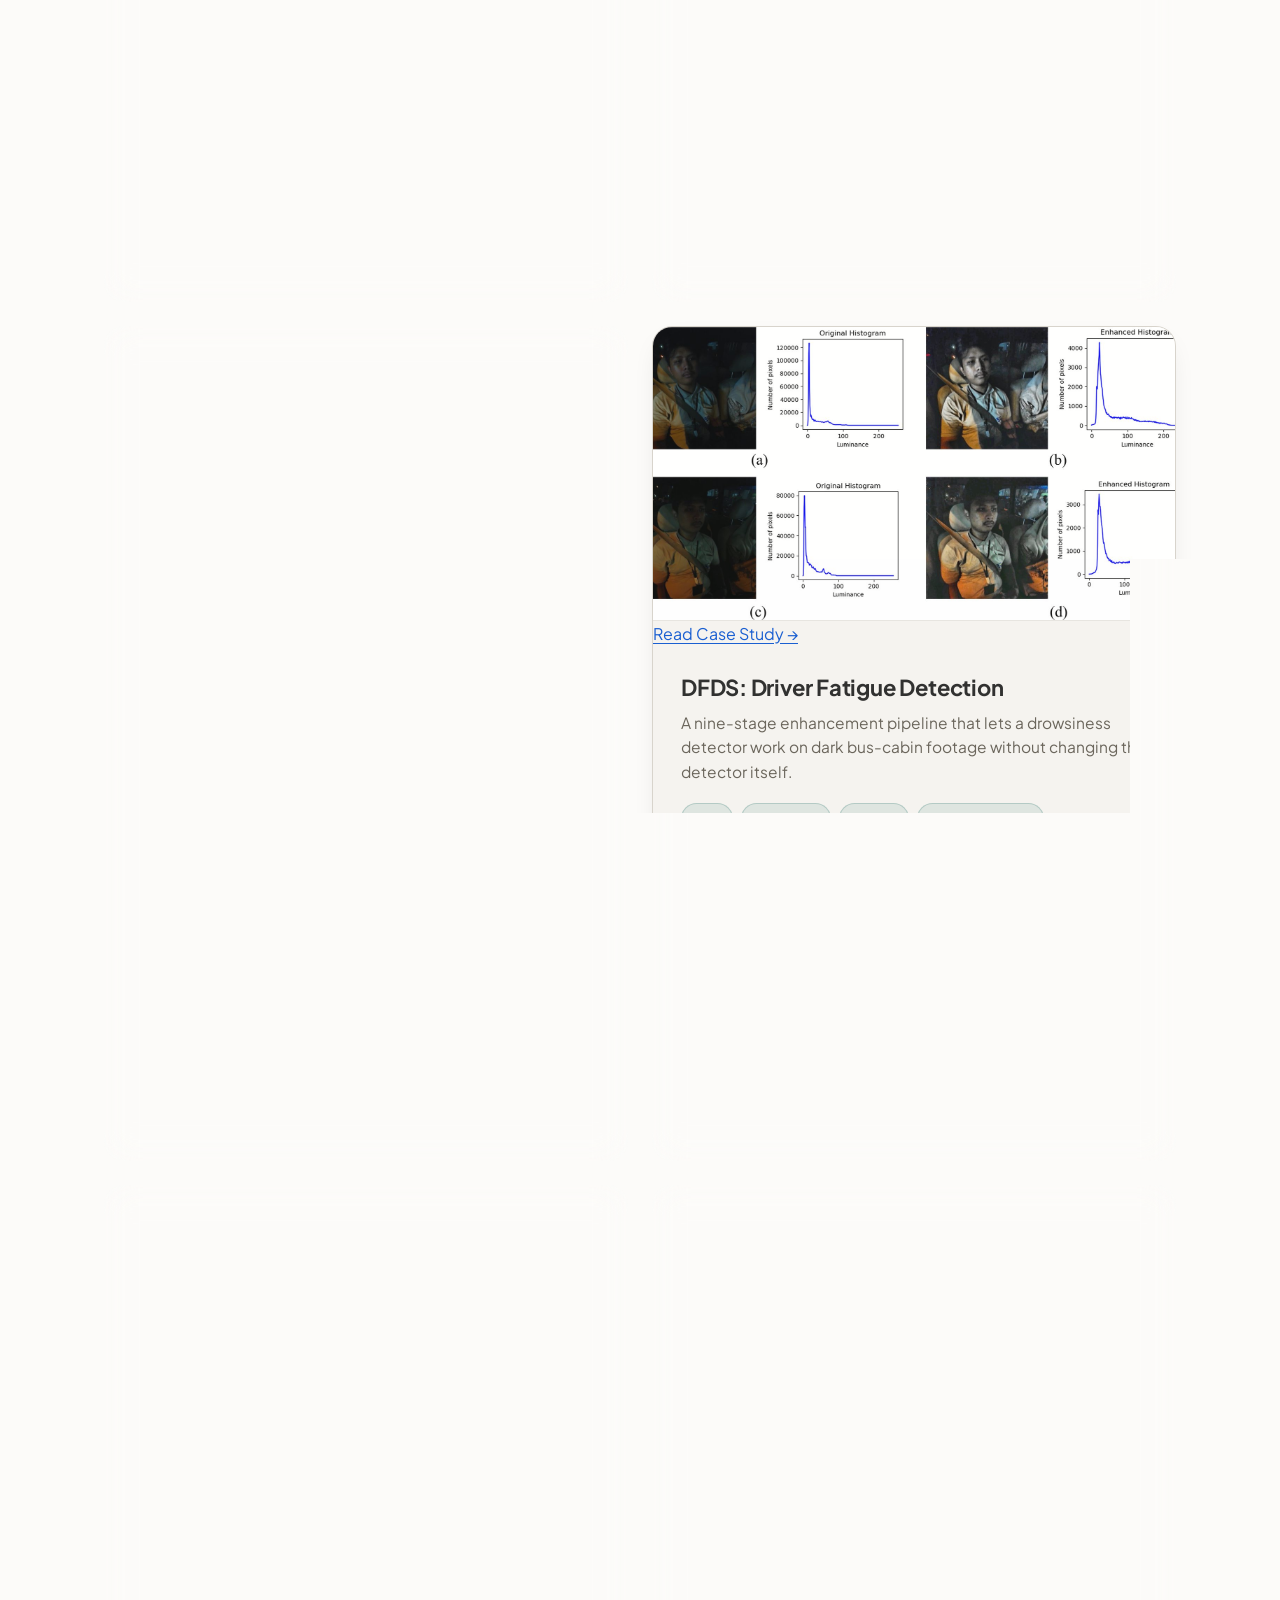
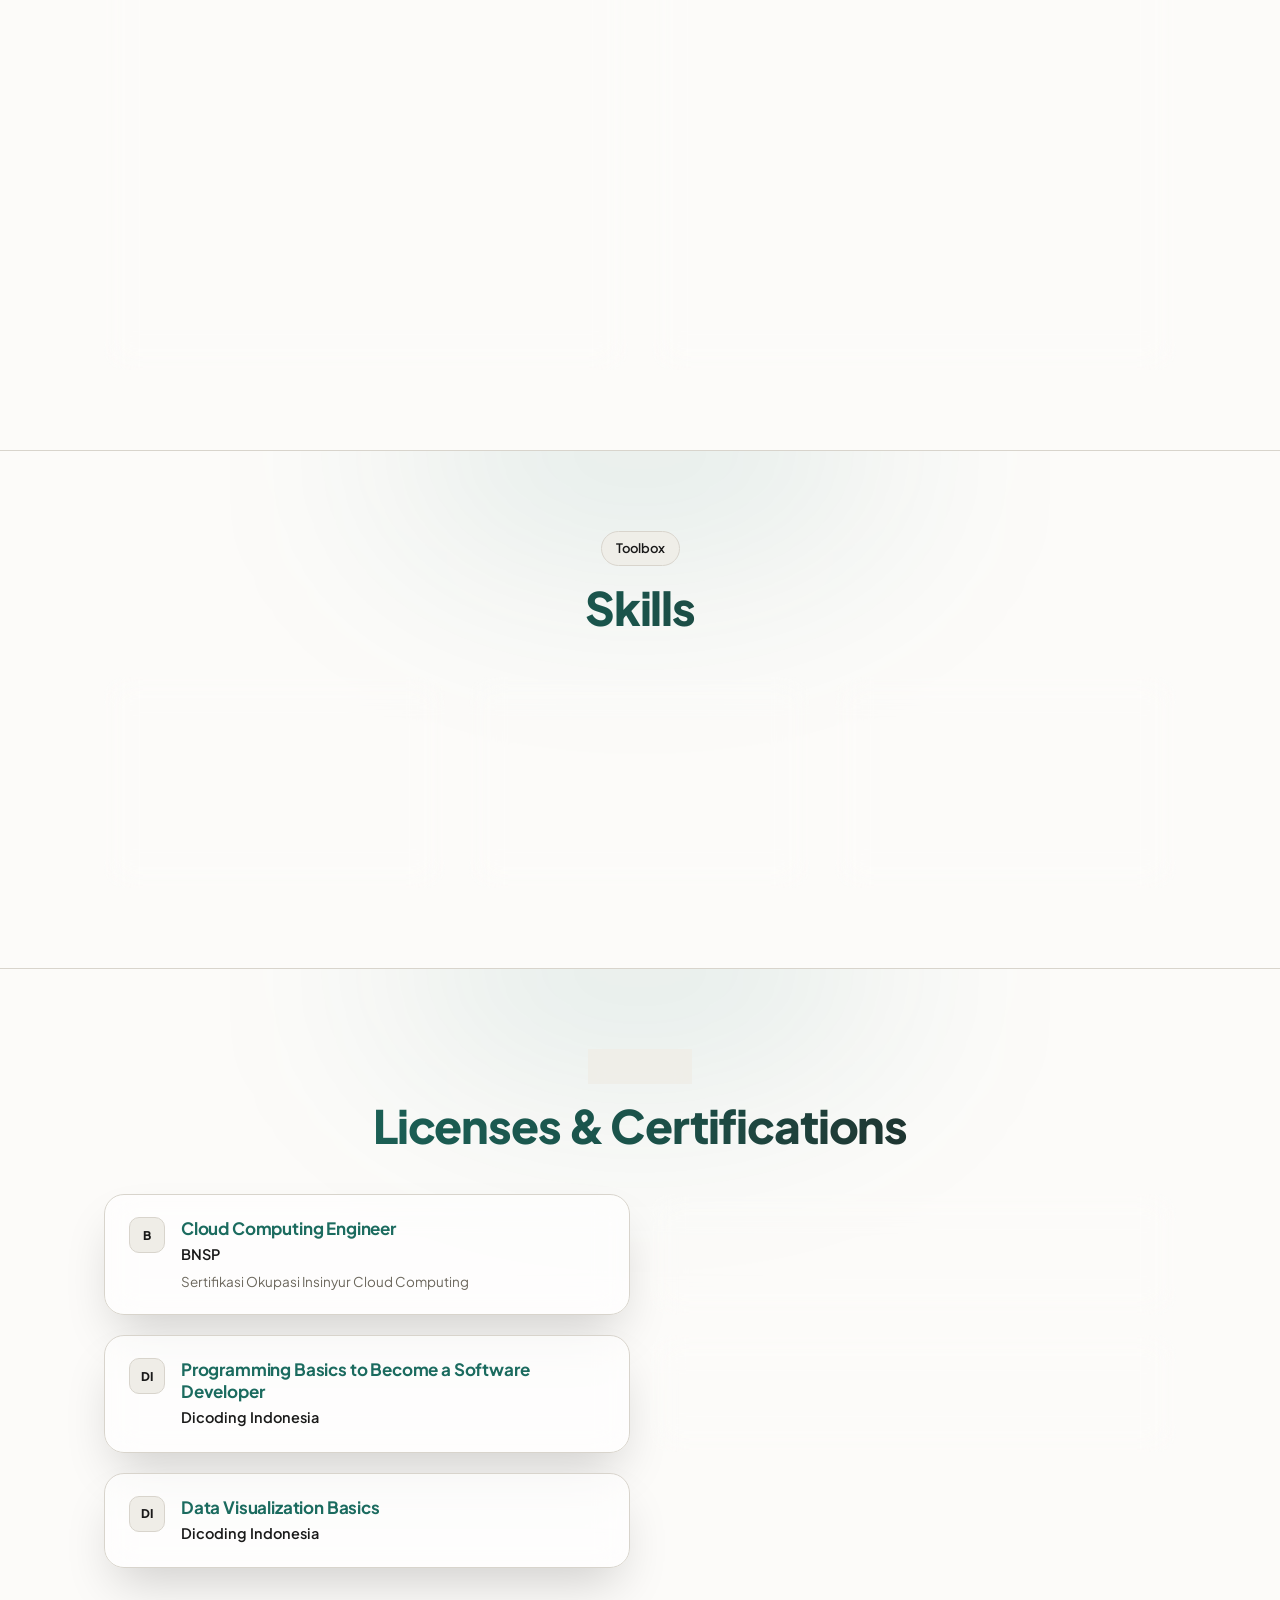
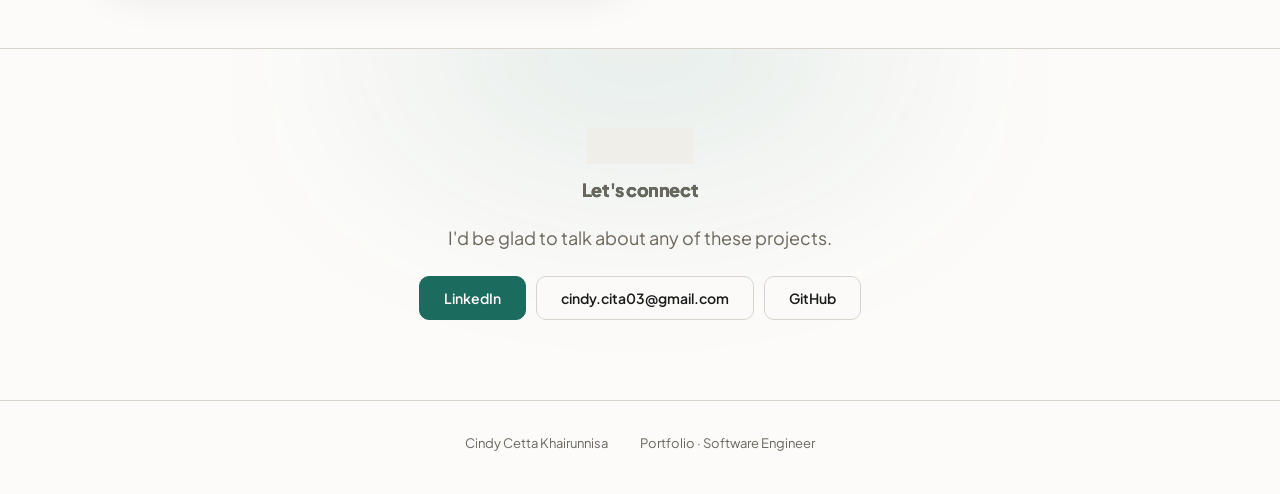
==== commit 78085e60: "feat: add home page with hero, education and project showcases" ====
--- a/index.html
+++ b/index.html
@@ -34,7 +34,7 @@
     <div class="hero2-in">
       <span class="h2-badge"><svg viewBox="0 0 16 16" width="14" height="14" fill="currentColor" aria-hidden="true"><path d="M8 0l1.7 4.8L14.5 6.5 9.7 8.2 8 13l-1.7-4.8L1.5 6.5l4.8-1.7z"/></svg>Open to junior backend roles</span>
       <h1>Hi, I'm <span class="grad">Cindy Cetta Khairunnisa</span></h1>
-      <p class="h2-sub">Hands-on software engineering experience across CI/CD automation, systems integration, and embedded control logic. I build and test C#/.NET and C++ applications, automate build and test pipelines, and integrate software with hardware. Seeking a junior backend development role.</p>
+      <p class="h2-sub">Software engineering experience in C#/.NET, REST APIs, unit testing, Jenkins CI and webhook automation. Experience building and testing applications, automating build and deployment pipelines, and integrating software with hardware. Seeking a junior backend development role.</p>
       <div class="h2-cta">
         <a class="h2-btn pri" href="#projects">View projects <svg viewBox="0 0 16 16" width="16" height="16" fill="none" stroke="currentColor" stroke-width="1.8" stroke-linecap="round" stroke-linejoin="round" aria-hidden="true"><path d="M3 8h10M9 4l4 4-4 4"/></svg></a>
         <a class="h2-btn" href="https://github.com/cynd2" target="_blank" rel="noopener">GitHub</a>
@@ -119,7 +119,7 @@
       <p class="section-title">Projects</p>
       <div class="bento">
         <article class="pcard feat" id="meeting-room">
-          <img class="pcard-img" src="img/occ-overview.jpg" alt="Occupancy dashboard showing meeting rooms as Free, Occupied or Ghost" loading="lazy">
+          <a class="pcard-media" href="https://github.com/cynd2/meetingroom-occupancy" target="_blank" rel="noopener" aria-label="View Repository"><img class="pcard-img" src="img/occ-overview.jpg" alt="Occupancy dashboard showing meeting rooms as Free, Occupied or Ghost" loading="lazy"><span class="pcard-hover">View Repository &rarr;</span></a>
           <div class="pcard-body">
             <h3>Meeting Room Occupancy Detection</h3>
             <p class="pcard-sum">A monitoring dashboard that compares Google Calendar bookings with camera-based person detection, so employees can trust the room calendar again.</p>
@@ -129,8 +129,30 @@
             <div class="pbtns"><a class="btn" href="https://github.com/cynd2/meetingroom-occupancy" target="_blank" rel="noopener">View Repository<svg viewBox="0 0 16 16" width="14" height="14" fill="none" stroke="currentColor" stroke-width="1.8" stroke-linecap="round" stroke-linejoin="round" aria-hidden="true"><path d="M6 3H3v10h10v-3M9 3h4v4M13 3L7 9"/></svg></a><a class="btn" href="https://www.figma.com/proto/VTDtxxxeZedE5S0acYRmar/Meeting-Room-Dashboard?node-id=3-415&amp;scaling=scale-down&amp;content-scaling=fixed&amp;page-id=0%3A1&amp;starting-point-node-id=3%3A415&amp;show-proto-sidebar=1" target="_blank" rel="noopener">View Prototype<svg viewBox="0 0 16 16" width="14" height="14" fill="none" stroke="currentColor" stroke-width="1.8" stroke-linecap="round" stroke-linejoin="round" aria-hidden="true"><path d="M6 3H3v10h10v-3M9 3h4v4M13 3L7 9"/></svg></a><a class="btn" href="meeting-room.html">Read Case Study</a></div>
           </div>
         </article>
+        <article class="pcard" id="n8n-openproject">
+          <a class="pcard-media" href="https://github.com/cynd2/devflow-sync" target="_blank" rel="noopener" aria-label="View Repository"><img class="pcard-img wide-shot" src="img/n8n-workflow.png" alt="n8n workflow canvas for the GitLab to OpenProject automation" loading="lazy"><span class="pcard-hover">View Repository &rarr;</span></a>
+          <div class="pcard-body">
+            <h3>GitLab &rarr; OpenProject Workflow Automation</h3>
+            <p class="pcard-sum">An n8n workflow that reads the OpenProject work package ID from branch, merge request and commit names and updates its status automatically when code is pushed, reviewed and merged.</p>
+            <ul class="ptags"><li>n8n</li><li>GitLab webhooks</li><li>OpenProject API</li></ul>
+            <p class="pcard-k">Key Results</p>
+            <ul class="pres"><li>Removed manual status-sync errors between development and QA tracking.</li><li>Branches with no work package ID are caught and routed to error alerts instead of failing silently.</li><li>Handles push, merge request, comment and CI job events.</li></ul>
+          <div class="pbtns"><a class="btn" href="https://github.com/cynd2/devflow-sync" target="_blank" rel="noopener">View Repository<svg viewBox="0 0 16 16" width="14" height="14" fill="none" stroke="currentColor" stroke-width="1.8" stroke-linecap="round" stroke-linejoin="round" aria-hidden="true"><path d="M6 3H3v10h10v-3M9 3h4v4M13 3L7 9"/></svg></a><a class="btn" href="n8n-openproject.html">Read Case Study</a></div>
+          </div>
+        </article>
+        <article class="pcard" id="jenkins-cicd">
+          <a class="pcard-media" href="https://github.com/cynd2/webapplication" target="_blank" rel="noopener" aria-label="View Repository"><img class="pcard-img" src="img/jenkins-pipeline.png" alt="Jenkins pipeline stage view" loading="lazy"><span class="pcard-hover">View Repository &rarr;</span></a>
+          <div class="pcard-body">
+            <h3>Jenkins CI/CD for an ASP.NET Web App</h3>
+            <p class="pcard-sum">A Jenkins pipeline that builds an ASP.NET web application on every change and turns it into an installable Linux package.</p>
+            <ul class="ptags"><li>Jenkins</li><li>ASP.NET</li><li>.NET</li><li>Linux (.deb)</li><li>systemd</li></ul>
+            <p class="pcard-k">Key Results</p>
+            <ul class="pres"><li>Pipeline polls the repository every 5 minutes and runs restore, build and self-contained publish for linux-x64.</li><li>Packages the published app as a <code>.deb</code> with a systemd service and post-install script, then archives it as a build artifact.</li><li>Pipeline is parameterised (app name, version, runtime), so the same Jenkinsfile can be reused.</li></ul>
+            <div class="pbtns"><a class="btn" href="https://github.com/cynd2/webapplication" target="_blank" rel="noopener">View Repository<svg viewBox="0 0 16 16" width="14" height="14" fill="none" stroke="currentColor" stroke-width="1.8" stroke-linecap="round" stroke-linejoin="round" aria-hidden="true"><path d="M6 3H3v10h10v-3M9 3h4v4M13 3L7 9"/></svg></a><a class="btn" href="jenkins-cicd.html">Read Case Study</a></div>
+          </div>
+        </article>
         <article class="pcard" id="gazasafes">
-          <img class="pcard-img" src="img/gaza-home.jpg" alt="GazaSafes homepage hero" loading="lazy">
+          <a class="pcard-media" href="https://github.com/cynd2/gazasafes_website-v2" target="_blank" rel="noopener" aria-label="View Repository"><img class="pcard-img" src="img/gaza-home.jpg" alt="GazaSafes homepage hero" loading="lazy"><span class="pcard-hover">View Repository &rarr;</span></a>
           <div class="pcard-body">
             <h3>GazaSafes: Website &amp; Analytics Pipeline</h3>
             <p class="pcard-sum">A static product site for a fire-resistant safe seller, plus a self-hosted, privacy-first analytics backend feeding a Chart.js dashboard.</p>
@@ -141,7 +163,7 @@
           </div>
         </article>
         <article class="pcard" id="dfds">
-          <img class="pcard-img" src="img/dfds-histograms.jpg" alt="Night frames before and after enhancement, with histograms" loading="lazy">
+          <a class="pcard-media" href="dfds.html" aria-label="Read Case Study"><img class="pcard-img" src="img/dfds-histograms.jpg" alt="Night frames before and after enhancement, with histograms" loading="lazy"><span class="pcard-hover">Read Case Study &rarr;</span></a>
           <div class="pcard-body">
             <h3>DFDS: Driver Fatigue Detection</h3>
             <p class="pcard-sum">A nine-stage enhancement pipeline that lets a drowsiness detector work on dark bus-cabin footage without changing the detector itself.</p>
@@ -152,7 +174,7 @@
           </div>
         </article>
         <article class="pcard" id="kai-hmi">
-          <img class="pcard-img" src="img/kai-hmi-homepage.jpg" alt="Full cooling-mode homepage of the railway AC HMI" loading="lazy">
+          <a class="pcard-media" href="kai-hmi.html" aria-label="Read Case Study"><img class="pcard-img" src="img/kai-hmi-homepage.jpg" alt="Full cooling-mode homepage of the railway AC HMI" loading="lazy"><span class="pcard-hover">Read Case Study &rarr;</span></a>
           <div class="pcard-body">
             <h3>KAI HMI: Railway AC Control</h3>
             <p class="pcard-sum">A PLC-driven touchscreen operator panel replacing an analog relay circuit for a railway carriage's air conditioning.</p>
@@ -163,7 +185,7 @@
           </div>
         </article>
         <article class="pcard" id="safeledger">
-          <img class="pcard-img" src="img/safeledger-chat.jpg" alt="WhatsApp chat recording a transaction" loading="lazy">
+          <a class="pcard-media" href="safeledger.html" aria-label="Read Case Study"><img class="pcard-img" src="img/safeledger-chat.jpg" alt="WhatsApp chat recording a transaction" loading="lazy"><span class="pcard-hover">Read Case Study &rarr;</span></a>
           <div class="pcard-body">
             <h3>SafeLedger WA: WhatsApp Financial Recording</h3>
             <p class="pcard-sum">A WhatsApp bot that lets a workshop owner log expenses by text, voice note or receipt photo, with no spreadsheet.</p>
